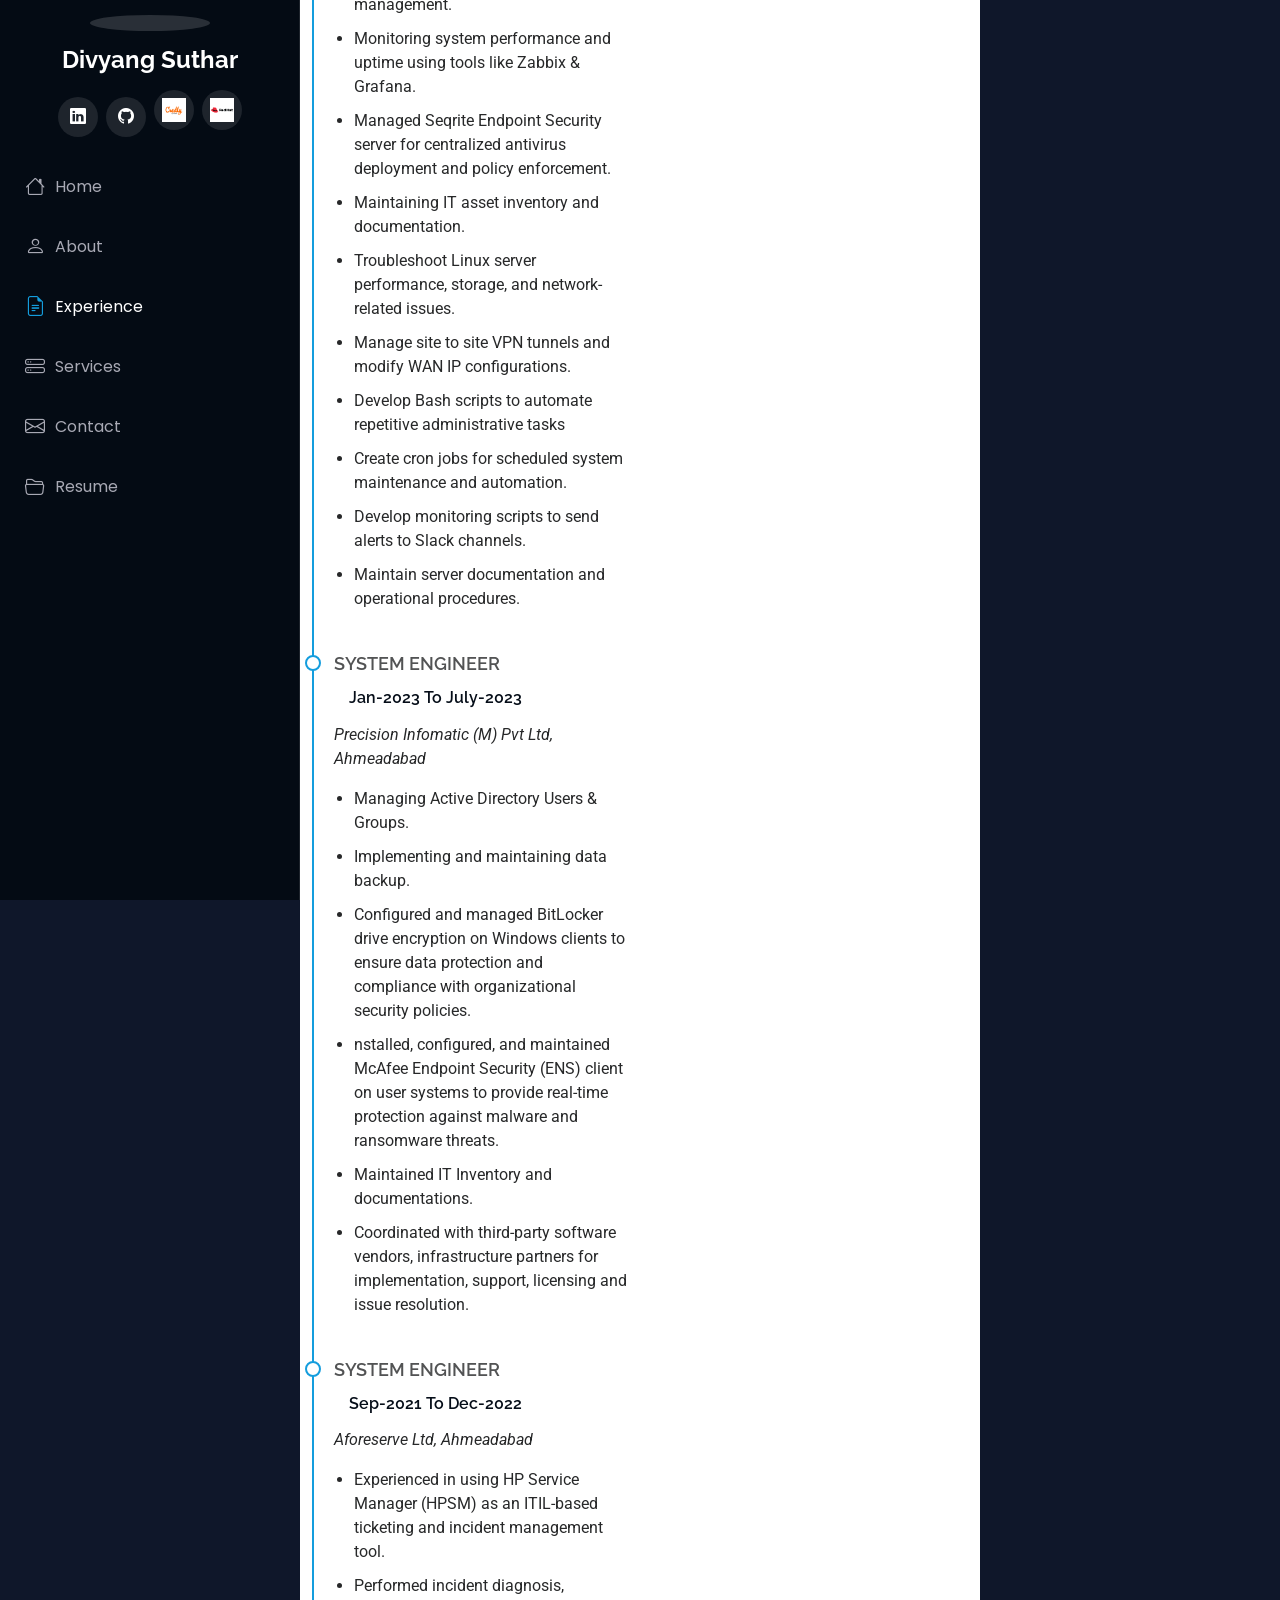
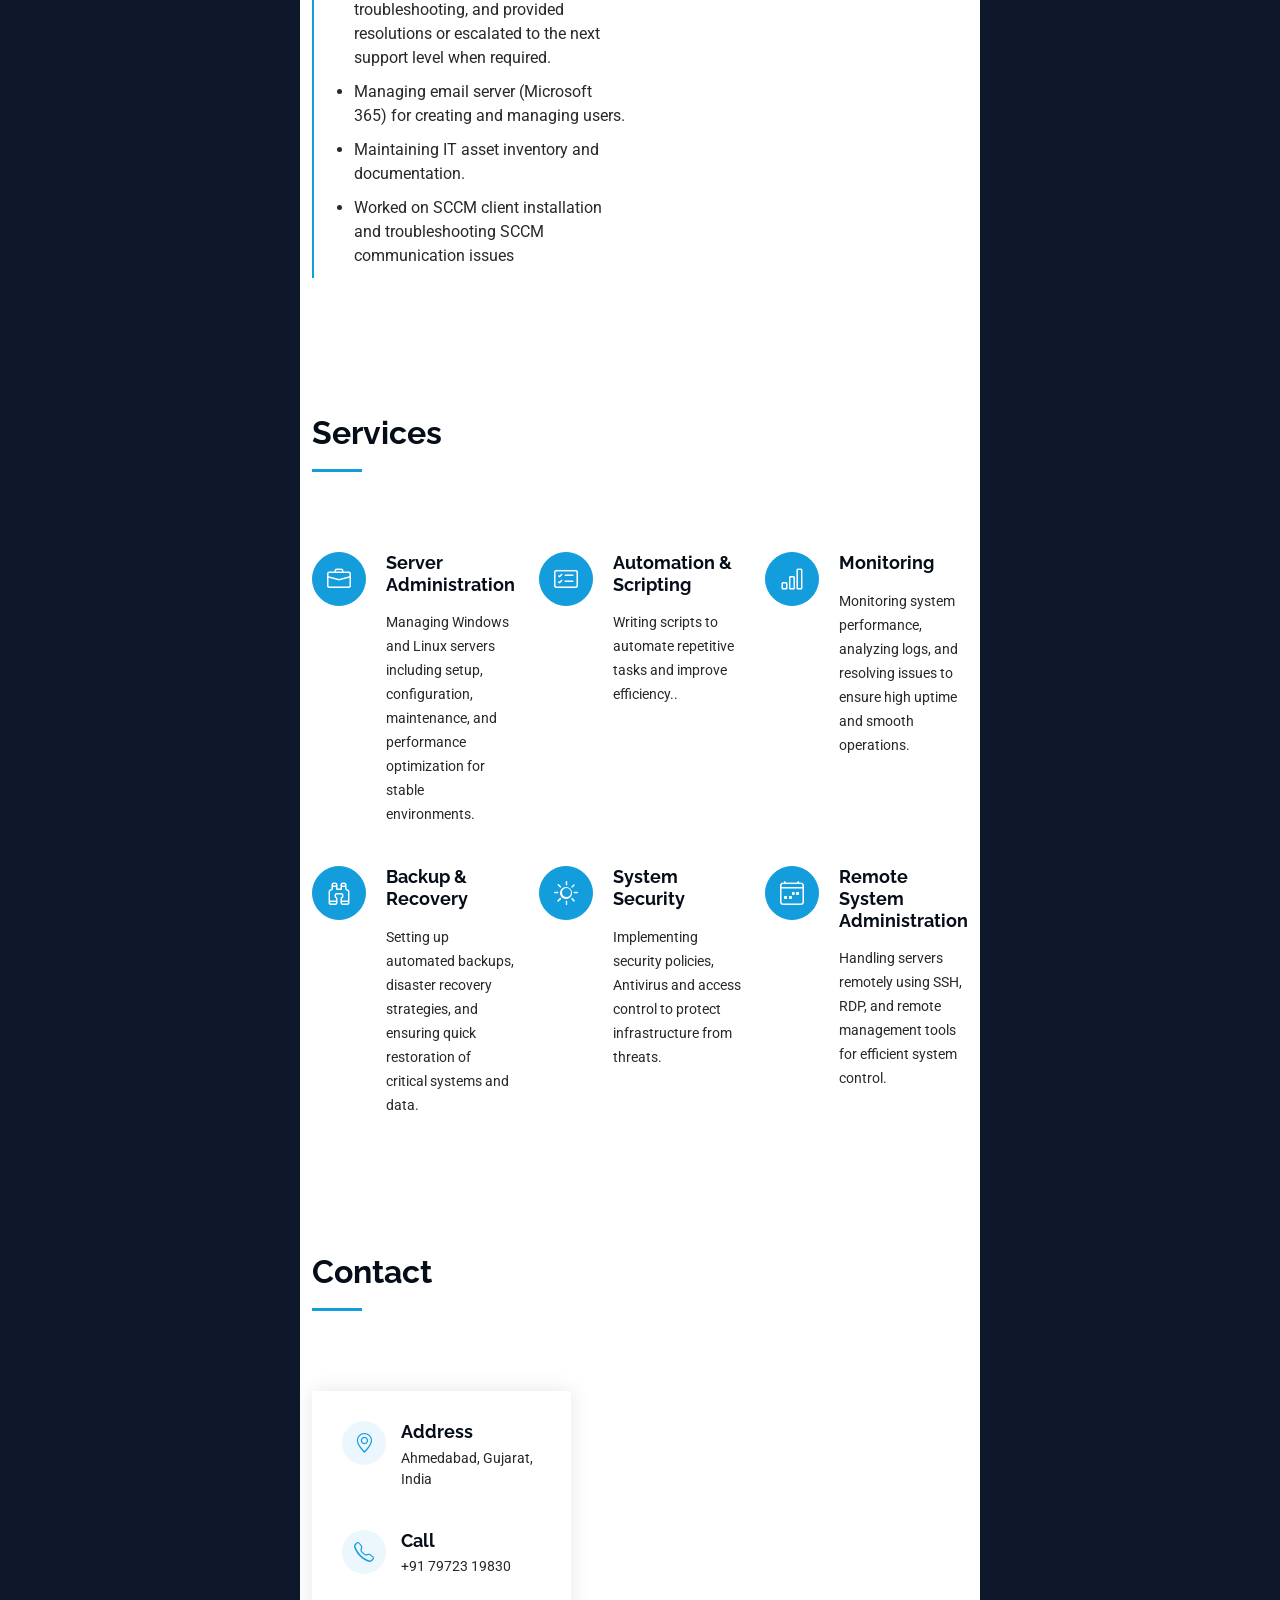
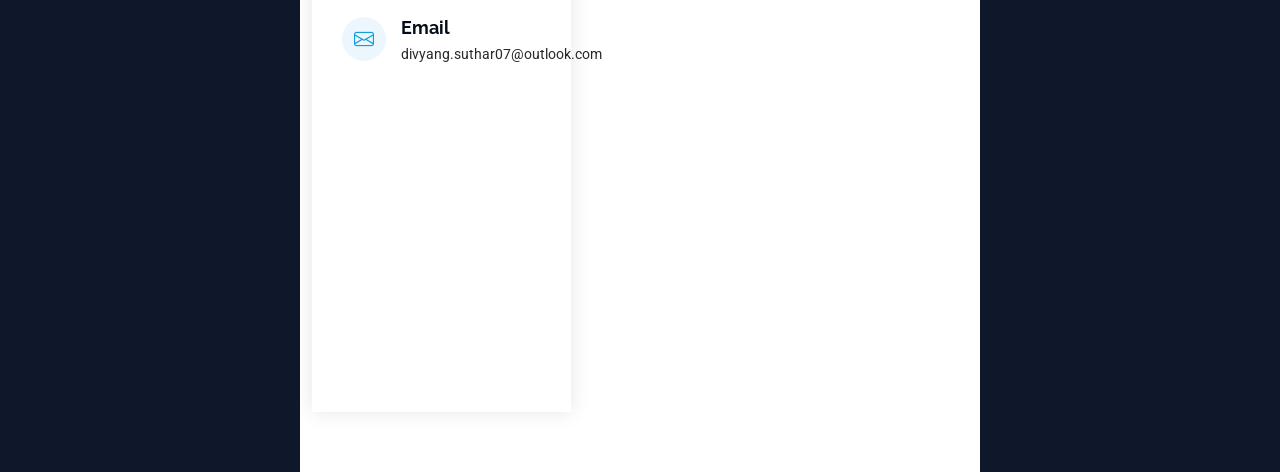
==== index.html @ 28eb8be2 "Update index.html" ====
<!DOCTYPE html>
<html lang="en">

<head>
  <meta charset="utf-8">
  <meta content="width=device-width, initial-scale=1.0" name="viewport">
  <title>Divyang's Portfolio</title>
  <meta content="" name="description">
  <meta content="" name="keywords">

  <!-- Favicons -->
  <link href="assets/img/favicon.png" rel="icon">
  <link href="assets/img/apple-touch-icon.png" rel="apple-touch-icon">

  <!-- Fonts -->
  <link href="https://fonts.googleapis.com" rel="preconnect">
  <link href="https://fonts.gstatic.com" rel="preconnect" crossorigin>
  <link href="https://fonts.googleapis.com/css2?family=Roboto:ital,wght@0,100;0,300;0,400;0,500;0,700;0,900;1,100;1,300;1,400;1,500;1,700;1,900&family=Poppins:ital,wght@0,100;0,200;0,300;0,400;0,500;0,600;0,700;0,800;0,900;1,100;1,200;1,300;1,400;1,500;1,600;1,700;1,800;1,900&family=Raleway:ital,wght@0,100;0,200;0,300;0,400;0,500;0,600;0,700;0,800;0,900;1,100;1,200;1,300;1,400;1,500;1,600;1,700;1,800;1,900&display=swap" rel="stylesheet">

  <!-- Vendor CSS Files -->
  <link href="assets/vendor/bootstrap/css/bootstrap.min.css" rel="stylesheet">
  <link href="assets/vendor/bootstrap-icons/bootstrap-icons.css" rel="stylesheet">
  <link href="assets/vendor/aos/aos.css" rel="stylesheet">
  <link href="assets/vendor/glightbox/css/glightbox.min.css" rel="stylesheet">
  <link href="assets/vendor/swiper/swiper-bundle.min.css" rel="stylesheet">

  <!-- Main CSS File -->
  <link href="assets/css/main.css" rel="stylesheet">

  <!-- =======================================================
  * Template Name: iPortfolio
  * Template URL: https://bootstrapmade.com/iportfolio-bootstrap-portfolio-websites-template/
  * Updated: Jun 29 2024 with Bootstrap v5.3.3
  * Author: BootstrapMade.com
  * License: https://bootstrapmade.com/license/
  ======================================================== -->
</head>

<!-- EmailJS Script -->
<script src="https://cdn.jsdelivr.net/npm/@emailjs/browser@4/dist/email.min.js"></script>

<script>

  emailjs.init("uhHJiHwCthHct6GVK");

  const form = document.getElementById("contact-form");
  const sendBtn = document.getElementById("send-btn");

  sendBtn.addEventListener("click", function(event) {

    event.preventDefault();

    const loading = document.querySelector(".loading");
    const errorMessage = document.querySelector(".error-message");
    const sentMessage = document.querySelector(".sent-message");

    loading.style.display = "block";
    errorMessage.style.display = "none";
    sentMessage.style.display = "none";

    emailjs.sendForm(
      "service_uuh0qfd",
      "template_0730rwh",
      form
    )
    .then(function() {

      loading.style.display = "none";
      sentMessage.style.display = "block";

      form.reset();

      setTimeout(() => {
        sentMessage.style.display = "none";
      }, 5000);

    })
    .catch(function(error) {

      loading.style.display = "none";

      errorMessage.innerHTML =
        "Failed to send message. Please try again.";

      errorMessage.style.display = "block";

      console.error(error);

    });

  });

</script>
	
<body class="index-page">

  <header id="header" class="header dark-background d-flex flex-column">
    <i class="header-toggle d-xl-none bi bi-list"></i>

    <div class="profile-img">
      <img src="assets/img/my-profile-img1.jpg" alt="" class="img-fluid rounded-circle">
    </div>

    <a href="index.html" class="logo d-flex align-items-center justify-content-center">
      <!-- Uncomment the line below if you also wish to use an image logo -->
      <!-- <img src="assets/img/logo.png" alt=""> -->
      <h1 class="sitename">Divyang Suthar</h1>
    </a>

    <div class="social-links text-center">
      <a href="https://www.linkedin.com/in/divyang-suthar-86a24912a/" class="linkedin"><i class="bi bi-linkedin"></i></a>
	  <a href="https://github.com/dsuthar07" class="github"><i class="bi bi-github"></i></a>
	  <a href="https://www.credly.com/users/divyangsuthar" class="credly">
	   <img src="assets\img\Icons\credly-logo.png" alt="Credly" width="24" height="24">
	  </a>   
	  <a href="https://rhtapps.redhat.com/verify?certId=220-155-790" class="redhat">
	  <img src="assets\img\Icons\redhat-logo.png" alt="redhat" width="24" height="24">
	  </a>      
    </div>

    <nav id="navmenu" class="navmenu">
      <ul>
        <li><a href="#hero" class="active"><i class="bi bi-house navicon"></i>Home</a></li>
        <li><a href="#about"><i class="bi bi-person navicon"></i> About</a></li>
        <li><a href="#experience"><i class="bi bi-file-earmark-text navicon"></i> Experience</a></li>
        
        <li><a href="#services"><i class="bi bi-hdd-stack navicon"></i> Services</a></li>
        <li><a href="#contact"><i class="bi bi-envelope navicon"></i> Contact</a></li>
		  <li><a href="cv/Divyang_Suthar_Resume.pdf" target="_blank"><i class="bi bi-folder2-open navicon"></i> Resume</a></li>
      </ul>
    </nav>

  </header>

  <main class="main">

    <!-- Hero Section -->
    <section id="hero" class="hero section dark-background">

      <img src="assets/img/NewImages/Home1.jpg" alt="" data-aos="fade-in" class="main-bg">

	  <div class="container" data-aos="fade-up" data-aos-delay="100">
	  
       <h2>DIVYANG SUTHAR</h2>
        <p><span class="typed" data-typed-items="System Administrator, Windows Administrator, Linux Administrator">System Administrator</span><span class="typed-cursor typed-cursor--blink" aria-hidden="true"></span><span class="typed-cursor typed-cursor--blink" aria-hidden="true"></span></p>
      </div>

    </section><!-- /Hero Section -->

    <!-- About Section -->
    <section id="about" class="about section">

      <!-- Section Title -->
      <div class="container section-title" data-aos="fade-left">
        <h2>About</h2>
        <p>
		As a System Administrator, I work across Windows and Linux platforms to maintain smooth, secure and high-performing infrastructures.
		My day-to-day includes configuring servers, managing permissions and troubleshooting complex technical challenges.
		I focus on automation and continuous improvement to make operations more efficient for everyone.
		
		</p>
      </div><!-- End Section Title -->

      <div class="container" data-aos="fade-up" data-aos-delay="100">

        <div class="row gy-4">
          <div class="col-lg-8 content">
            <h2>System Administrator</h2>
            <p class="fst-italic py-3">
              IT Infrastructure professional specializing in server administration, network troubleshooting, and system monitoring. Focused on delivering reliable technical support and maintaining secure IT environments.
            </p>
            <div class="row">
              <div class="col-lg-6">
                <ul>
                  <li><i class="bi bi-chevron-right"></i> <strong>Phone:</strong> <span>+917972319830</span></li>
                  <li><i class="bi bi-chevron-right"></i> <strong>City:</strong> <span>Ahmedabad, Gujarat, India</span></li>
                </ul>
              </div>
              <div class="col-lg-6">
                <ul>
                  <li><i class="bi bi-chevron-right"></i> <strong>Email:</strong> <span>divyang.suthar07@outlook.com</span></li>
                  <li><i class="bi bi-chevron-right"></i> <strong>Freelance:</strong> <span>Available</span></li>
                </ul>
              </div>
            </div>
            <p class="py-3">
            </p>
          </div>
        </div>

      </div>

    </section><!-- /About Section -->

    <!-- Stats Section -->
    <section id="stats" class="stats section">

      <div class="container" data-aos="fade-up" data-aos-delay="100">

        <div class="row gy-4">

          <div class="col-lg-3 col-md-6">
            <div class="stats-item">
              <i class="bi bi-emoji-smile"></i>
              <span data-purecounter-start="0" data-purecounter-end="5" data-purecounter-duration="1" class="purecounter"></span>
              <p><strong>Years of Experience</strong> <span></span></p>
            </div>
          </div><!-- End Stats Item -->

          <div class="col-lg-3 col-md-6">
            <div class="stats-item">
              <i class="bi bi-journal-richtext"></i>
              <span data-purecounter-start="0" data-purecounter-end="15" data-purecounter-duration="1" class="purecounter"></span>
              <p><strong>Servers Managed</strong> <span></span></p>
            </div>
          </div><!-- End Stats Item -->

          <div class="col-lg-3 col-md-6">
            <div class="stats-item">
              <i class="bi bi-robot"></i>
              <span data-purecounter-start="0" data-purecounter-end="20" data-purecounter-duration="1" class="purecounter"></span>
              <p><strong>Automation Scripts</strong> <span></span></p>
            </div>
          </div><!-- End Stats Item -->

          <div class="col-lg-3 col-md-6">
            <div class="stats-item">
              <i class="bi bi-terminal"></i>
              <span data-purecounter-start="0" data-purecounter-end="150" data-purecounter-duration="1" class="purecounter"></span>
              <p><strong>Endpoints Managed</strong> <span></span></p>
            </div>
          </div><!-- End Stats Item -->

        </div>

      </div>

    </section><!-- /Stats Section -->

    <!-- Skills Section -->
    <section id="skills" class="skills section light-background">

      <!-- Section Title -->
      <div class="container section-title" data-aos="fade-up">
        <h2>Skills</h2>
        <p></p>
      </div><!-- End Section Title -->

      <div class="container" data-aos="fade-up" data-aos-delay="100">

        <div class="row skills-content skills-animation">

          <div class="col-lg-6">

            <div class="progress">
              <span class="skill"><span>WINDOWS/LINUX OS</span> <i class="val">60%</i></span>
              <div class="progress-bar-wrap">
                <div class="progress-bar" role="progressbar" aria-valuenow="60" aria-valuemin="0" aria-valuemax="100"></div>
              </div>
            </div><!-- End Skills Item -->

            <div class="progress">
              <span class="skill"><span>MONITORING (Zabbix, Grafana)</span> <i class="val">40%</i></span>
              <div class="progress-bar-wrap">
                <div class="progress-bar" role="progressbar" aria-valuenow="40" aria-valuemin="0" aria-valuemax="100"></div>
              </div>
            </div><!-- End Skills Item -->

            <div class="progress">
              <span class="skill"><span>SCRIPTING (Batch,Bash,Shell,Python)</span> <i class="val">60%</i></span>
              <div class="progress-bar-wrap">
                <div class="progress-bar" role="progressbar" aria-valuenow="60" aria-valuemin="0" aria-valuemax="100"></div>
              </div>
            </div><!-- End Skills Item -->

          </div>

          <div class="col-lg-6">

            <div class="progress">
              <span class="skill"><span>LINUX ADMINISTRATION (RedHat, Rocky)</span> <i class="val">60%</i></span>
              <div class="progress-bar-wrap">
                <div class="progress-bar" role="progressbar" aria-valuenow="60" aria-valuemin="0" aria-valuemax="100"></div>
              </div>
            </div><!-- End Skills Item -->

            <div class="progress">
              <span class="skill"><span>CLOUD PLATFORM (AWS, GCP)</span> <i class="val">40%</i></span>
              <div class="progress-bar-wrap">
                <div class="progress-bar" role="progressbar" aria-valuenow="20" aria-valuemin="0" aria-valuemax="100"></div>
              </div>
            </div><!-- End Skills Item -->

            <div class="progress">
              <span class="skill"><span>Problem Solving</span> <i class="val">75%</i></span>
              <div class="progress-bar-wrap">
                <div class="progress-bar" role="progressbar" aria-valuenow="75" aria-valuemin="0" aria-valuemax="100"></div>
              </div>
            </div><!-- End Skills Item -->

          </div>

        </div>

      </div>

    </section><!-- /Skills Section -->

    <!-- experience Section -->
    <section id="experience" class="experience section">

      <!-- Section Title -->
      <div class="container section-title" data-aos="fade-up">
        <h2>Professional Experience</h2>
      </div><!-- End Section Title -->

      <div class="container">

        <div class="row">     

          <div class="col-lg-6" data-aos="fade-up" data-aos-delay="200">
            
            <div class="experience-item">
              <h4>System Administrator</h4>
              <h5>Aug-2023 - Present</h5>
              <p><em>Arya Fin Group, Ahmeadabad</em></p>
              <ul>
                <li>Manage and administer Windows Servers and Linux environments.</li>
                <li>configured and managed NAS storage solutions (Synology and Netgear ReadyNAS) for centralized file management.</li>
                <li>Monitoring system performance and uptime using tools like Zabbix & Grafana.</li>
                <li>Managed Seqrite Endpoint Security server for centralized antivirus deployment and policy enforcement.</li>
				<li>Maintaining IT asset inventory and documentation.</li>
				<li>Troubleshoot Linux server performance, storage, and network-related issues.</li>
				<li>Manage site to site VPN tunnels and modify WAN IP configurations.</li>
				<li>Develop Bash scripts to automate repetitive administrative tasks</li>
				<li>Create cron jobs for scheduled system maintenance and automation. </li>
				<li>Develop monitoring scripts to send alerts to Slack channels.</li>
				<li>Maintain server documentation and operational procedures.</li>
			  </ul>
            </div><!-- Edn experience Item -->

            <div class="experience-item">
              <h4>System Engineer</h4>
              <h5>Jan-2023 To July-2023</h5>
              <p><em>Precision Infomatic (M) Pvt Ltd, Ahmeadabad</em></p>
              <ul>
                <li>Managing Active Directory Users & Groups.</li>
                <li>Implementing and maintaining data backup.</li>
                <li>Configured and managed BitLocker drive encryption on Windows clients to ensure data protection and compliance with organizational security policies.</li>
				<li>nstalled, configured, and maintained McAfee Endpoint Security (ENS) client on user systems to provide real-time protection against malware and ransomware threats.</li>
				<li>Maintained IT Inventory and documentations.</li>
				<li>Coordinated with third-party software vendors, infrastructure partners for implementation, support, licensing and issue resolution.</li>
			  </ul>
            </div><!-- Edn experience Item -->

			<div class="experience-item">
              <h4>System Engineer</h4>
              <h5>Sep-2021 To Dec-2022</h5>
              <p><em>Aforeserve Ltd, Ahmeadabad</em></p>
              <ul>
                <li>Experienced in using HP Service Manager (HPSM) as an ITIL-based ticketing and incident management tool.</li>
                <li>Performed incident diagnosis, troubleshooting, and provided resolutions or escalated to the next support level when required. </li>
                <li>Managing email server (Microsoft 365) for creating and managing users.</li>
                <li>Maintaining IT asset inventory and documentation.</li>
				<li>Worked on SCCM client installation and troubleshooting SCCM communication issues</li>
              </ul>
            </div><!-- End experience Item -->

          </div>

        </div>

      </div>

    </section><!-- /experience Section -->

    <!-- Services Section -->
    <section id="services" class="services section">

      <!-- Section Title -->
      <div class="container section-title" data-aos="fade-up">
        <h2>Services</h2>
        <p></p>
      </div><!-- End Section Title -->

      <div class="container">

        <div class="row gy-4">

          <div class="col-lg-4 col-md-6 service-item d-flex" data-aos="fade-up" data-aos-delay="100">
            <div class="icon flex-shrink-0"><i class="bi bi-briefcase"></i></div>
            <div>
              <h4 class="title">Server Administration</h4>
              <p class="description">Managing Windows and Linux servers including setup, configuration, maintenance, and performance optimization for stable environments.</p>
            </div>
          </div>
          <!-- End Service Item -->

          <div class="col-lg-4 col-md-6 service-item d-flex" data-aos="fade-up" data-aos-delay="200">
            <div class="icon flex-shrink-0"><i class="bi bi-card-checklist"></i></div>
            <div>
              <h4 class="title">Automation & Scripting</h4>
              <p class="description">Writing scripts to automate repetitive tasks and improve efficiency..</p>
            </div>
          </div><!-- End Service Item -->

          <div class="col-lg-4 col-md-6 service-item d-flex" data-aos="fade-up" data-aos-delay="300">
            <div class="icon flex-shrink-0"><i class="bi bi-bar-chart"></i></div>
            <div>
              <h4 class="title">Monitoring</h4>
              <p class="description">Monitoring system performance, analyzing logs, and resolving issues to ensure high uptime and smooth operations.</p>
            </div>
          </div><!-- End Service Item -->

          <div class="col-lg-4 col-md-6 service-item d-flex" data-aos="fade-up" data-aos-delay="400">
            <div class="icon flex-shrink-0"><i class="bi bi-binoculars"></i></div>
            <div>
              <h4 class="title">Backup & Recovery</h4>
              <p class="description">Setting up automated backups, disaster recovery strategies, and ensuring quick restoration of critical systems and data.</p>
            </div>
          </div><!-- End Service Item -->

          <div class="col-lg-4 col-md-6 service-item d-flex" data-aos="fade-up" data-aos-delay="500">
            <div class="icon flex-shrink-0"><i class="bi bi-brightness-high"></i></div>
            <div>
              <h4 class="title">System Security</h4>
              <p class="description">Implementing security policies, Antivirus and access control to protect infrastructure from threats.</p>
            </div>
          </div><!-- End Service Item -->

          <div class="col-lg-4 col-md-6 service-item d-flex" data-aos="fade-up" data-aos-delay="600">
            <div class="icon flex-shrink-0"><i class="bi bi-calendar4-week"></i></div>
            <div>
              <h4 class="title">Remote System Administration</h4>
              <p class="description">Handling servers remotely using SSH, RDP, and remote management tools for efficient system control.</p>
            </div>
          </div><!-- End Service Item -->

        </div>

      </div>

    </section><!-- /Services Section -->

  

    <!-- Contact Section -->
    <section id="contact" class="contact section">

      <!-- Section Title -->
      <div class="container section-title" data-aos="fade-up">
        <h2>Contact</h2>
        <p></p>
      </div><!-- End Section Title -->

      <div class="container" data-aos="fade-up" data-aos-delay="100">

        <div class="row gy-4">

          <div class="col-lg-5">

            <div class="info-wrap">
              <div class="info-item d-flex" data-aos="fade-up" data-aos-delay="200">
                <i class="bi bi-geo-alt flex-shrink-0"></i>
                <div>
                  <h3>Address</h3>
                  <p>Ahmedabad, Gujarat, India</p>
                </div>
              </div><!-- End Info Item -->

              <div class="info-item d-flex" data-aos="fade-up" data-aos-delay="300">
                <i class="bi bi-telephone flex-shrink-0"></i>
                <div>
                  <h3>Call</h3>
                  <p>+91 79723 19830</p>
                </div>
              </div><!-- End Info Item -->

              <div class="info-item d-flex" data-aos="fade-up" data-aos-delay="400">
                <i class="bi bi-envelope flex-shrink-0"></i>
                <div>
                  <h3>Email</h3>
                  <p>divyang.suthar07@outlook.com</p>
                </div>
              </div><!-- End Info Item -->

              <iframe src="https://www.google.com/maps/embed?pb=!1m14!1m12!1m3!1d58747.40078844908!2d72.55479487397461!3d23.034324260054827!2m3!1f0!2f0!3f0!3m2!1i1024!2i768!4f13.1!5e0!3m2!1sen!2sin!4v1779710128182!5m2!1sen!2sin" frameborder="0" style="border:0; width: 100%; height: 270px;" allowfullscreen="" loading="lazy" referrerpolicy="no-referrer-when-downgrade"></iframe>
            </div>
          </div>

          <!-- Contact Form -->

<!-- End Contact Form -->
            </form>
          </div><!-- End Contact Form -->

        </div>

      </div>

    </section><!-- /Contact Section -->

  </main>

  <footer id="footer" class="footer position-relative light-background">

  </footer>

  <!-- Scroll Top -->
  <a href="#" id="scroll-top" class="scroll-top d-flex align-items-center justify-content-center"><i class="bi bi-arrow-up-short"></i></a>

  <!-- Preloader -->
  <div id="preloader"></div>

  <!-- Vendor JS Files -->
  <script src="assets/vendor/bootstrap/js/bootstrap.bundle.min.js"></script>
  <script src="assets/vendor/aos/aos.js"></script>
  <script src="assets/vendor/typed.js/typed.umd.js"></script>
  <script src="assets/vendor/purecounter/purecounter_vanilla.js"></script>
  <script src="assets/vendor/waypoints/noframework.waypoints.js"></script>
  <script src="assets/vendor/glightbox/js/glightbox.min.js"></script>
  <script src="assets/vendor/imagesloaded/imagesloaded.pkgd.min.js"></script>
  <script src="assets/vendor/isotope-layout/isotope.pkgd.min.js"></script>
  <script src="assets/vendor/swiper/swiper-bundle.min.js"></script>

  <!-- Main JS File -->
  <script src="assets/js/main.js"></script>

</body>

</html>
---- assets/css/main.css ----
/**
* Template Name: iPortfolio
* Template URL: https://bootstrapmade.com/iportfolio-bootstrap-portfolio-websites-template/
* Updated: Jun 29 2024 with Bootstrap v5.3.3
* Author: BootstrapMade.com
* License: https://bootstrapmade.com/license/
*/

/*--------------------------------------------------------------
# Font & Color Variables
# Help: https://bootstrapmade.com/color-system/
--------------------------------------------------------------*/
/* Fonts */
.hero {
  position: relative;
  overflow: hidden;
}

.main-bg {
  width: 100%;
  display: block;
}




@media (max-width: 768px) {
  .right-img {
    width: 150px;
    right: 10px;
  }
}

:root {
  --default-font: "Roboto",  system-ui, -apple-system, "Segoe UI", Roboto, "Helvetica Neue", Arial, "Noto Sans", "Liberation Sans", sans-serif, "Apple Color Emoji", "Segoe UI Emoji", "Segoe UI Symbol", "Noto Color Emoji";
  --heading-font: "Raleway",  sans-serif;
  --nav-font: "Poppins",  sans-serif;
}

/* Global Colors - The following color variables are used throughout the website. Updating them here will change the color scheme of the entire website */
:root { 
  --background-color: #ffffff; /* Background color for the entire website, including individual sections */
  --default-color: #272829; /* Default color used for the majority of the text content across the entire website */
  --heading-color: #050d18; /* Color for headings, subheadings and title throughout the website */
  --accent-color: #149ddd; /* Accent color that represents your brand on the website. It's used for buttons, links, and other elements that need to stand out */
  --surface-color: #ffffff; /* The surface color is used as a background of boxed elements within sections, such as cards, icon boxes, or other elements that require a visual separation from the global background. */
  --contrast-color: #ffffff; /* Contrast color for text, ensuring readability against backgrounds of accent, heading, or default colors. */
}

/* Nav Menu Colors - The following color variables are used specifically for the navigation menu. They are separate from the global colors to allow for more customization options */
:root {
  --nav-color: #a8a9b4;  /* The default color of the main navmenu links */
  --nav-hover-color: #ffffff; /* Applied to main navmenu links when they are hovered over or active */
  --nav-mobile-background-color: #040b14; /* Used as the background color for mobile navigation menu */
  --nav-dropdown-background-color: #040b14; /* Used as the background color for dropdown items that appear when hovering over primary navigation items */
  --nav-dropdown-color: #a8a9b4; /* Used for navigation links of the dropdown items in the navigation menu. */
  --nav-dropdown-hover-color: #ffffff; /* Similar to --nav-hover-color, this color is applied to dropdown navigation links when they are hovered over. */
}

/* Color Presets - These classes override global colors when applied to any section or element, providing reuse of the sam color scheme. */

.light-background {
  --background-color: #f4fafd;
  --surface-color: #ffffff;
}

.dark-background {
  --background-color: #040b14;
  --default-color: #ffffff;
  --heading-color: #ffffff;
  --surface-color: #151f2b;
  --contrast-color: #ffffff;
}

/* Smooth scroll */
:root {
  scroll-behavior: smooth;
}

/*--------------------------------------------------------------
# General Styling & Shared Classes
--------------------------------------------------------------*/
body {
  color: var(--default-color);
  background-color: var(--background-color);
  font-family: var(--default-font);
}

a {
  color: var(--accent-color);
  text-decoration: none;
  transition: 0.3s;
}

a:hover {
  color: color-mix(in srgb, var(--accent-color), transparent 25%);
  text-decoration: none;
}

h1,
h2,
h3,
h4,
h5,
h6 {
  color: var(--heading-color);
  font-family: var(--heading-font);
}

/* New for Name bounce */
body {
  display: flex;
  justify-content: center;
  align-items: center;
  height: 100vh;
  background: #0f172a;
  margin: 0;
}

.name {
  font-size: 5rem;
  font-weight: 800;
  color: white;
  cursor: default;
  user-select: none;
}

.name span {
  display: inline-block;
  transition: transform 0.2s;
}

.name span.bounce {
  animation: bounce 600ms ease;
}

@keyframes bounce {
  0% {
    transform: translateY(0);
  }

  30% {
    transform: translateY(-30px);
  }

  50% {
    transform: translateY(10px);
  }

  70% {
    transform: translateY(-8px);
  }

  100% {
    transform: translateY(0);
  }
}

/* New for name bounce */


/* PHP Email Form Messages
------------------------------*/
.php-email-form .error-message {
  display: none;
  background: #df1529;
  color: #ffffff;
  text-align: left;
  padding: 15px;
  margin-bottom: 24px;
  font-weight: 600;
}

.php-email-form .sent-message {
  display: none;
  color: #ffffff;
  background: #059652;
  text-align: center;
  padding: 15px;
  margin-bottom: 24px;
  font-weight: 600;
}

.php-email-form .loading {
  display: none;
  background: var(--surface-color);
  text-align: center;
  padding: 15px;
  margin-bottom: 24px;
}

.php-email-form .loading:before {
  content: "";
  display: inline-block;
  border-radius: 50%;
  width: 24px;
  height: 24px;
  margin: 0 10px -6px 0;
  border: 3px solid var(--accent-color);
  border-top-color: var(--surface-color);
  animation: php-email-form-loading 1s linear infinite;
}

@keyframes php-email-form-loading {
  0% {
    transform: rotate(0deg);
  }

  100% {
    transform: rotate(360deg);
  }
}

/*--------------------------------------------------------------
# Global Header
--------------------------------------------------------------*/
.header {
  color: var(--default-color);
  background-color: var(--background-color);
  position: fixed;
  top: 0;
  left: 0;
  bottom: 0;
  padding: 0 15px;
  width: 300px;
  transition: all ease-in-out 0.3s;
  overflow-y: auto;
  z-index: 997;
  border-right: 1px solid color-mix(in srgb, var(--default-color), transparent 90%);
}

.header .profile-img img {
  margin: 15px auto;
  display: block;
  width: 120px;
  border: 8px solid color-mix(in srgb, var(--default-color), transparent 85%);
}

.header .logo {
  line-height: 1;
  margin-bottom: 15px;
}

.header .logo img {
  max-height: 32px;
  margin-right: 8px;
}

.header .logo h1 {
  font-size: 24px;
  margin: 0;
  font-weight: 700;
  color: var(--heading-color);
}

.header .social-links {
  margin: 0 0 20px 0;
}

.header .social-links a {
  font-size: 16px;
  display: inline-flex;
  align-items: center;
  justify-content: center;
  background: color-mix(in srgb, var(--default-color), transparent 90%);
  color: var(--default-color);
  margin: 0 2px;
  border-radius: 50%;
  text-align: center;
  width: 40px;
  height: 40px;
  transition: 0.3s;
}

.header .social-links a:hover {
  color: var(--contrast-color);
  background: var(--accent-color);
}

@media (min-width: 1200px) {

  .header~main,
  .header~#footer {
    margin-left: 300px;
  }
}

@media (max-width: 1199px) {
  .header {
    left: -100%;
  }
}

.header.header-show {
  left: 0;
}

.header .header-toggle {
  color: var(--contrast-color);
  background-color: var(--accent-color);
  font-size: 22px;
  display: flex;
  align-items: center;
  justify-content: center;
  width: 40px;
  height: 40px;
  border-radius: 50%;
  cursor: pointer;
  position: fixed;
  top: 15px;
  right: 15px;
  z-index: 9999;
  transition: background-color 0.3s;
}

.header .header-toggle:hover {
  color: var(--contrast-color);
  background-color: color-mix(in srgb, var(--accent-color) 90%, white 15%);
}

/*--------------------------------------------------------------
# Navigation Menu
--------------------------------------------------------------*/
.mobile-nav-toggle {
  display: none;
}

.navmenu {
  padding: 0;
  z-index: 9997;
}

.navmenu ul {
  list-style: none;
  padding: 0 0 20px 0;
  margin: 0;
}

.navmenu a,
.navmenu a:focus {
  color: var(--nav-color);
  padding: 15px 10px;
  font-family: var(--nav-font);
  font-size: 16px;
  font-weight: 400;
  display: flex;
  align-items: center;
  white-space: nowrap;
  transition: 0.3s;
  width: 100%;
}

.navmenu a .navicon,
.navmenu a:focus .navicon {
  font-size: 20px;
  margin-right: 10px;
}

.navmenu a .toggle-dropdown,
.navmenu a:focus .toggle-dropdown {
  font-size: 12px;
  line-height: 0;
  margin-left: auto;
  width: 30px;
  height: 30px;
  display: flex;
  align-items: center;
  justify-content: center;
  border-radius: 50%;
  transition: 0.3s;
  flex-shrink: 0;
  background-color: color-mix(in srgb, var(--accent-color), transparent 90%);
}

.navmenu a .toggle-dropdown:hover,
.navmenu a:focus .toggle-dropdown:hover {
  background-color: var(--accent-color);
  color: var(--contrast-color);
}

.navmenu a:hover,
.navmenu .active,
.navmenu .active:focus {
  color: var(--nav-hover-color);
}

.navmenu a:hover .navicon,
.navmenu .active .navicon,
.navmenu .active:focus .navicon {
  color: var(--accent-color);
}

.navmenu .active .toggle-dropdown,
.navmenu .active:focus .toggle-dropdown {
  background-color: var(--accent-color);
  color: var(--contrast-color);
  transform: rotate(180deg);
}

.navmenu .dropdown {
  display: block;
}

.navmenu .dropdown a,
.navmenu .dropdown a:focus {
  color: --nav-dropdown-color;
}

.navmenu .dropdown a:hover,
.navmenu .dropdown .active,
.navmenu .dropdown .active:focus {
  color: var(--nav-dropdown-hover-color);
}

.navmenu .dropdown ul {
  position: static;
  display: none;
  z-index: 99;
  padding: 5px 10px;
  margin: 5px 10px;
  background-color: var(--nav-dropdown-background-color);
  border: 1px solid color-mix(in srgb, var(--default-color), transparent 90%);
  box-shadow: none;
  transition: all 0.5s ease-in-out;
}

.navmenu .dropdown ul ul {
  background-color: rgba(33, 37, 41, 0.1);
}

.navmenu .dropdown>.dropdown-active {
  display: block;
  background-color: rgba(33, 37, 41, 0.03);
}

/*--------------------------------------------------------------
# Global Footer
--------------------------------------------------------------*/
.footer {
  color: var(--default-color);
  background-color: var(--background-color);
  font-size: 14px;
  padding: 40px 0;
  position: relative;
  border-top: 1px solid color-mix(in srgb, var(--default-color), transparent 90%);
}

.footer .copyright p {
  margin-bottom: 0;
}

.footer .credits {
  margin-top: 4px;
  font-size: 13px;
  text-align: center;
}

/*--------------------------------------------------------------
# Preloader
--------------------------------------------------------------*/
#preloader {
  position: fixed;
  inset: 0;
  z-index: 999999;
  overflow: hidden;
  background: var(--background-color);
  transition: all 0.6s ease-out;
}

#preloader:before {
  content: "";
  position: fixed;
  top: calc(50% - 30px);
  left: calc(50% - 30px);
  border: 6px solid #ffffff;
  border-color: var(--accent-color) transparent var(--accent-color) transparent;
  border-radius: 50%;
  width: 60px;
  height: 60px;
  animation: animate-preloader 1.5s linear infinite;
}

@keyframes animate-preloader {
  0% {
    transform: rotate(0deg);
  }

  100% {
    transform: rotate(360deg);
  }
}

/*--------------------------------------------------------------
# Scroll Top Button
--------------------------------------------------------------*/
.scroll-top {
  position: fixed;
  visibility: hidden;
  opacity: 0;
  right: 15px;
  bottom: -15px;
  z-index: 99999;
  background-color: var(--accent-color);
  width: 44px;
  height: 44px;
  border-radius: 50px;
  transition: all 0.4s;
}

.scroll-top i {
  font-size: 24px;
  color: var(--contrast-color);
  line-height: 0;
}

.scroll-top:hover {
  background-color: color-mix(in srgb, var(--accent-color), transparent 20%);
  color: var(--contrast-color);
}

.scroll-top.active {
  visibility: visible;
  opacity: 1;
  bottom: 15px;
}

/*--------------------------------------------------------------
# Disable aos animation delay on mobile devices
--------------------------------------------------------------*/
@media screen and (max-width: 768px) {
  [data-aos-delay] {
    transition-delay: 0 !important;
  }
}

/*--------------------------------------------------------------
# Global Page Titles & Breadcrumbs
--------------------------------------------------------------*/
.page-title {
  color: var(--default-color);
  background-color: var(--background-color);
  padding: 25px 0;
  position: relative;
}

.page-title h1 {
  font-size: 24px;
  font-weight: 700;
}

.page-title .breadcrumbs ol {
  display: flex;
  flex-wrap: wrap;
  list-style: none;
  padding: 0;
  margin: 0;
  font-size: 14px;
  font-weight: 400;
}

.page-title .breadcrumbs ol li+li {
  padding-left: 10px;
}

.page-title .breadcrumbs ol li+li::before {
  content: "/";
  display: inline-block;
  padding-right: 10px;
  color: color-mix(in srgb, var(--default-color), transparent 70%);
}

/*--------------------------------------------------------------
# Global Sections
--------------------------------------------------------------*/
section,
.section {
  color: var(--default-color);
  background-color: var(--background-color);
  padding: 60px 0;
  overflow: clip;
}

/*--------------------------------------------------------------
# Global Section Titles
--------------------------------------------------------------*/
.section-title {
  padding-bottom: 60px;
  position: relative;
}

.section-title h2 {
  font-size: 32px;
  font-weight: 700;
  margin-bottom: 20px;
  padding-bottom: 20px;
  position: relative;
}

.section-title h2:after {
  content: "";
  position: absolute;
  display: block;
  width: 50px;
  height: 3px;
  background: var(--accent-color);
  left: 0;
  bottom: 0;
}

.section-title p {
  margin-bottom: 0;
}

/*--------------------------------------------------------------
# Hero Section
--------------------------------------------------------------*/
.hero {
  width: 100%;
  min-height: 100vh;
  position: relative;
  padding: 80px 0;
  display: flex;
  align-items: center;
  justify-content: center;
}

.hero img {
  position: absolute;
  inset: 0;
  display: block;
  width: 100%;
  height: 100%;
  object-fit: cover;
  z-index: 1;
}

.hero:before {
  content: "";
  background: color-mix(in srgb, var(--background-color), transparent 70%);
  position: absolute;
  inset: 0;
  z-index: 2;
}

.hero .container {
  position: absolute;
  margin-top: 300px;
  top: 90px;
  left: 35%;
  transform: translateX(-50%);  
  
  #position: absolute;
  #align-items: flex-start;
  z-index: 5;
}

.hero h2 {
  margin: 0;
  font-size: 64px;
  font-weight: 700;
}

.hero p {
  margin: 5px 0 0 0;
  font-size: 26px;
}

/* Cards */
.cards {
    display: grid;
    grid-template-columns: repeat(auto-fit, minmax(250px, 1fr));
    gap: 20px;
    margin-top: 60px;
}

.card {
    background: #161b22;
    padding: 20px;
    border-radius: 10px;
    transition: 0.3s;
    border: 1px solid transparent;
}

.card:hover {
    border: 1px solid #58a6ff;
    transform: translateY(-5px);
}

/* Terminal Box */
.terminal {
    background: #161b22;
    border-radius: 5px;
    padding: 20px;
    font-family: 'JetBrains Mono', monospace;
    box-shadow: 0 0 20px rgba(0,0,0,0.5);
}

.terminal span {
    color: #58a6ff;
}

.hero p span {
  letter-spacing: 1px;
  border-bottom: 2px solid var(--accent-color);
}

.hero .social-links {
  margin-top: 25px;
}

.hero .social-links a {
  font-size: 24px;
  display: inline-block;
  color: color-mix(in srgb, var(--default-color), transparent 50%);
  line-height: 1;
  margin-right: 20px;
  transition: 0.3s;
}

.hero .social-links a:hover {
  color: var(--accent-color);
}

@media (max-width: 768px) {
  .hero h2 {
    font-size: 32px;
  }

  .hero p {
    font-size: 20px;
  }
}

/*--------------------------------------------------------------
# About Section
--------------------------------------------------------------*/
.about .content h2 {
  font-weight: 700;
  font-size: 24px;
}

.about .content ul {
  list-style: none;
  padding: 0;
}

.about .content ul li {
  margin-bottom: 20px;
  display: flex;
  align-items: center;
}

.about .content ul strong {
  margin-right: 10px;
}

.about .content ul i {
  font-size: 16px;
  margin-right: 5px;
  color: var(--accent-color);
  line-height: 0;
}

/*--------------------------------------------------------------
# Stats Section
--------------------------------------------------------------*/
.stats .stats-item {
  padding: 30px;
  width: 100%;
}

.stats .stats-item i {
  color: var(--accent-color);
  display: block;
  font-size: 44px;
  float: left;
  line-height: 0;
}

.stats .stats-item .purecounter {
  color: var(--heading-color);
  font-size: 48px;
  line-height: 40px;
  display: block;
  font-weight: 700;
  margin-left: 60px;
}

.stats .stats-item p {
  color: color-mix(in srgb, var(--default-color), transparent 40%);
  padding: 15px 0 0 0;
  margin: 0 0 0 60px;
  font-family: var(--heading-font);
  font-size: 14px;
}

/*--------------------------------------------------------------
# Skills Section
--------------------------------------------------------------*/
.skills .progress {
  height: 60px;
  display: block;
  background: none;
  border-radius: 0;
}

.skills .progress .skill {
  color: var(--heading-color);
  padding: 0;
  margin: 0 0 6px 0;
  text-transform: uppercase;
  display: block;
  font-weight: 600;
  font-family: var(--heading-font);
}

.skills .progress .skill .val {
  float: right;
  font-style: normal;
}

.skills .progress-bar-wrap {
  background: color-mix(in srgb, var(--default-color), transparent 90%);
  height: 10px;
}

.skills .progress-bar {
  width: 1px;
  height: 10px;
  transition: 0.9s;
  background-color: var(--accent-color);
}

/*--------------------------------------------------------------
# experience Section
--------------------------------------------------------------*/
.experience .experience-title {
  color: var(--heading-color);
  font-size: 26px;
  font-weight: 700;
  margin-top: 20px;
  margin-bottom: 20px;
}

.experience .experience-item {
  padding: 0 0 20px 20px;
  margin-top: -2px;
  border-left: 2px solid var(--accent-color);
  position: relative;
}

.experience .experience-item h4 {
  line-height: 18px;
  font-size: 18px;
  font-weight: 600;
  text-transform: uppercase;
  color: color-mix(in srgb, var(--default-color), transparent 20%);
  margin-bottom: 10px;
}

.experience .experience-item h5 {
  font-size: 16px;
  padding: 5px 15px;
  display: inline-block;
  font-weight: 600;
  margin-bottom: 10px;
}

.experience .experience-item ul {
  padding-left: 20px;
}

.experience .experience-item ul li {
  padding-bottom: 10px;
}

.experience .experience-item:last-child {
  padding-bottom: 0;
}

.experience .experience-item::before {
  content: "";
  position: absolute;
  width: 16px;
  height: 16px;
  border-radius: 50px;
  left: -9px;
  top: 0;
  background: var(--background-color);
  border: 2px solid var(--accent-color);
}

/*--------------------------------------------------------------
# Portfolio Section
--------------------------------------------------------------*/
.portfolio .portfolio-filters {
  padding: 0;
  margin: 0 auto 20px auto;
  list-style: none;
  text-align: center;
}

.portfolio .portfolio-filters li {
  cursor: pointer;
  display: inline-block;
  padding: 0;
  font-size: 14px;
  font-weight: 400;
  margin: 0 10px;
  line-height: 1;
  text-transform: uppercase;
  margin-bottom: 10px;
  transition: all 0.3s ease-in-out;
}

.portfolio .portfolio-filters li:hover,
.portfolio .portfolio-filters li.filter-active {
  color: var(--accent-color);
}

.portfolio .portfolio-filters li:first-child {
  margin-left: 0;
}

.portfolio .portfolio-filters li:last-child {
  margin-right: 0;
}

@media (max-width: 575px) {
  .portfolio .portfolio-filters li {
    font-size: 14px;
    margin: 0 5px;
  }
}

.portfolio .portfolio-content {
  position: relative;
  overflow: hidden;
}

.portfolio .portfolio-content img {
  transition: 0.3s;
}

.portfolio .portfolio-content .portfolio-info {
  opacity: 0;
  position: absolute;
  inset: 0;
  z-index: 3;
  transition: all ease-in-out 0.3s;
  background: rgba(0, 0, 0, 0.6);
  padding: 15px;
}

.portfolio .portfolio-content .portfolio-info h4 {
  font-size: 14px;
  padding: 5px 10px;
  font-weight: 400;
  color: #ffffff;
  display: inline-block;
  background-color: var(--accent-color);
}

.portfolio .portfolio-content .portfolio-info p {
  position: absolute;
  bottom: 10px;
  text-align: center;
  display: inline-block;
  left: 0;
  right: 0;
  font-size: 16px;
  font-weight: 600;
  color: rgba(255, 255, 255, 0.8);
}

.portfolio .portfolio-content .portfolio-info .preview-link,
.portfolio .portfolio-content .portfolio-info .details-link {
  position: absolute;
  left: calc(50% - 40px);
  font-size: 26px;
  top: calc(50% - 14px);
  color: #fff;
  transition: 0.3s;
  line-height: 1.2;
}

.portfolio .portfolio-content .portfolio-info .preview-link:hover,
.portfolio .portfolio-content .portfolio-info .details-link:hover {
  color: var(--accent-color);
}

.portfolio .portfolio-content .portfolio-info .details-link {
  left: 50%;
  font-size: 34px;
  line-height: 0;
}

.portfolio .portfolio-content:hover .portfolio-info {
  opacity: 1;
}

.portfolio .portfolio-content:hover img {
  transform: scale(1.1);
}

/*--------------------------------------------------------------
# Services Section
--------------------------------------------------------------*/
.services .service-item {
  position: relative;
}

.services .service-item .icon {
  background: var(--accent-color);
  display: flex;
  align-items: center;
  justify-content: center;
  width: 54px;
  height: 54px;
  border-radius: 50%;
  transition: 0.5s;
  border: 1px solid var(--accent-color);
  margin-right: 20px;
}

.services .service-item .icon i {
  color: var(--contrast-color);
  font-size: 24px;
  line-height: 0;
}

.services .service-item:hover .icon {
  background: var(--surface-color);
}

.services .service-item:hover .icon i {
  color: var(--accent-color);
}

.services .service-item .title {
  font-weight: 700;
  margin-bottom: 15px;
  font-size: 18px;
}

.services .service-item .title a {
  color: var(--heading-color);
}

.services .service-item .title a:hover {
  color: var(--accent-color);
}

.services .service-item .description {
  line-height: 24px;
  font-size: 14px;
}

/*--------------------------------------------------------------
# Testimonials Section
--------------------------------------------------------------*/
.testimonials .testimonials-carousel,
.testimonials .testimonials-slider {
  overflow: hidden;
}

.testimonials .testimonial-item {
  box-sizing: content-box;
  text-align: center;
  min-height: 320px;
}

.testimonials .testimonial-item .testimonial-img {
  width: 90px;
  border-radius: 50%;
  margin: 0 auto;
}

.testimonials .testimonial-item h3 {
  font-size: 18px;
  font-weight: bold;
  margin: 10px 0 5px 0;
}

.testimonials .testimonial-item h4 {
  font-size: 14px;
  color: color-mix(in srgb, var(--default-color), transparent 20%);
  margin: 0;
}

.testimonials .testimonial-item .quote-icon-left,
.testimonials .testimonial-item .quote-icon-right {
  color: color-mix(in srgb, var(--accent-color), transparent 40%);
  font-size: 26px;
  line-height: 0;
}

.testimonials .testimonial-item .quote-icon-left {
  display: inline-block;
  left: -5px;
  position: relative;
}

.testimonials .testimonial-item .quote-icon-right {
  display: inline-block;
  right: -5px;
  position: relative;
  top: 10px;
  transform: scale(-1, -1);
}

.testimonials .testimonial-item p {
  font-style: italic;
  margin: 0 15px 15px 15px;
  padding: 20px;
  background-color: var(--surface-color);
  position: relative;
  margin-bottom: 35px;
  border-radius: 6px;
  box-shadow: 0px 2px 15px rgba(0, 0, 0, 0.1);
}

.testimonials .testimonial-item p::after {
  content: "";
  width: 0;
  height: 0;
  border-top: 20px solid var(--surface-color);
  border-right: 20px solid transparent;
  border-left: 20px solid transparent;
  position: absolute;
  bottom: -20px;
  left: calc(50% - 20px);
}

.testimonials .swiper-wrapper {
  height: auto;
}

.testimonials .swiper-pagination {
  margin-top: 40px;
  position: relative;
}

.testimonials .swiper-pagination .swiper-pagination-bullet {
  width: 12px;
  height: 12px;
  background-color: var(--background-color);
  opacity: 1;
  border: 1px solid var(--accent-color);
}

.testimonials .swiper-pagination .swiper-pagination-bullet-active {
  background-color: var(--accent-color);
}

/*--------------------------------------------------------------
# Contact Section
--------------------------------------------------------------*/
.contact .info-wrap {
  background-color: var(--surface-color);
  box-shadow: 0px 0px 20px rgba(0, 0, 0, 0.1);
  padding: 30px;
}

@media (max-width: 575px) {
  .contact .info-wrap {
    padding: 20px;
  }
}

.contact .info-item {
  margin-bottom: 40px;
}

.contact .info-item i {
  font-size: 20px;
  color: var(--accent-color);
  background: color-mix(in srgb, var(--accent-color), transparent 92%);
  width: 44px;
  height: 44px;
  display: flex;
  justify-content: center;
  align-items: center;
  border-radius: 50px;
  transition: all 0.3s ease-in-out;
  margin-right: 15px;
}

.contact .info-item h3 {
  padding: 0;
  font-size: 18px;
  font-weight: 700;
  margin-bottom: 5px;
}

.contact .info-item p {
  padding: 0;
  margin-bottom: 0;
  font-size: 14px;
}

.contact .info-item:hover i {
  background: var(--accent-color);
  color: var(--contrast-color);
}

.contact .php-email-form {
  background-color: var(--surface-color);
  height: 100%;
  padding: 30px;
  box-shadow: 0px 0px 20px rgba(0, 0, 0, 0.1);
}

@media (max-width: 575px) {
  .contact .php-email-form {
    padding: 20px;
  }
}

.contact .php-email-form input[type=text],
.contact .php-email-form input[type=email],
.contact .php-email-form textarea {
  font-size: 14px;
  padding: 10px 15px;
  box-shadow: none;
  border-radius: 0;
  color: var(--default-color);
  background-color: var(--surface-color);
  border-color: color-mix(in srgb, var(--default-color), transparent 80%);
}

.contact .php-email-form input[type=text]:focus,
.contact .php-email-form input[type=email]:focus,
.contact .php-email-form textarea:focus {
  border-color: var(--accent-color);
}

.contact .php-email-form input[type=text]::placeholder,
.contact .php-email-form input[type=email]::placeholder,
.contact .php-email-form textarea::placeholder {
  color: color-mix(in srgb, var(--default-color), transparent 70%);
}

.contact .php-email-form button[type=submit] {
  color: var(--contrast-color);
  background: var(--accent-color);
  border: 0;
  padding: 10px 30px;
  transition: 0.4s;
  border-radius: 50px;
}

.contact .php-email-form button[type=submit]:hover {
  background: color-mix(in srgb, var(--accent-color), transparent 25%);
}

/*--------------------------------------------------------------
# Portfolio Details Section
--------------------------------------------------------------*/
.portfolio-details .portfolio-details-slider img {
  width: 100%;
}

.portfolio-details .portfolio-details-slider .swiper-pagination {
  margin-top: 20px;
  position: relative;
}

.portfolio-details .portfolio-details-slider .swiper-pagination .swiper-pagination-bullet {
  width: 12px;
  height: 12px;
  background-color: color-mix(in srgb, var(--default-color), transparent 85%);
  opacity: 1;
}

.portfolio-details .portfolio-details-slider .swiper-pagination .swiper-pagination-bullet-active {
  background-color: var(--accent-color);
}

.portfolio-details .portfolio-info {
  padding: 30px;
  box-shadow: 0px 0 30px rgba(0, 0, 0, 0.1);
}

.portfolio-details .portfolio-info h3 {
  font-size: 22px;
  font-weight: 700;
  margin-bottom: 20px;
  padding-bottom: 20px;
  border-bottom: 1px solid color-mix(in srgb, var(--default-color), transparent 85%);
}

.portfolio-details .portfolio-info ul {
  list-style: none;
  padding: 0;
  font-size: 15px;
}

.portfolio-details .portfolio-info ul li+li {
  margin-top: 10px;
}

.portfolio-details .portfolio-description {
  padding-top: 30px;
}

.portfolio-details .portfolio-description h2 {
  font-size: 26px;
  font-weight: 700;
  margin-bottom: 20px;
}

.portfolio-details .portfolio-description p {
  padding: 0;
  color: color-mix(in srgb, var(--default-color), transparent 30%);
}

/*--------------------------------------------------------------
# Service Details Section
--------------------------------------------------------------*/
.service-details .services-list {
  padding: 10px 30px;
  border: 1px solid color-mix(in srgb, var(--default-color), transparent 90%);
  margin-bottom: 20px;
}

.service-details .services-list a {
  display: block;
  line-height: 1;
  padding: 8px 0 8px 15px;
  border-left: 3px solid color-mix(in srgb, var(--default-color), transparent 70%);
  margin: 20px 0;
  color: color-mix(in srgb, var(--default-color), transparent 20%);
  transition: 0.3s;
}

.service-details .services-list a.active {
  color: var(--heading-color);
  color: #ffffff;
  font-weight: 700;
  border-color: var(--accent-color);
}

.service-details .services-list a:hover {
  border-color: var(--accent-color);
}

.service-details .services-img {
  margin-bottom: 20px;
}

.service-details h3 {
  font-size: 26px;
  font-weight: 700;
}

.service-details h4 {
  font-size: 20px;
  font-weight: 700;
}

.service-details p {
  font-size: 15px;
}

.service-details ul {
  list-style: none;
  padding: 0;
  font-size: 15px;
}

.service-details ul li {
  padding: 5px 0;
  display: flex;
  align-items: center;
}

.service-details ul i {
  font-size: 20px;
  margin-right: 8px;
  color: var(--accent-color);
}

.service-details {
  position: relative;
  overflow: hidden;
}

.service-details .main-bg {
  position: absolute;
  inset: 0;              /* top:0 right:0 bottom:0 left:0 */
  width: 100%;
  height: 100%;
  object-fit: cover;
  z-index: 0;
}

.service-details .container {
  position: relative;
  z-index: 2;
}

.service-details::before {
  content: "";
  position: absolute;
  inset: 0;
  background: rgba(0,0,0,0.55);
  z-index: 1;
}


/*--------------------------------------------------------------
# Starter Section Section
--------------------------------------------------------------*/
.starter-section {
  /* Add your styles here */
}
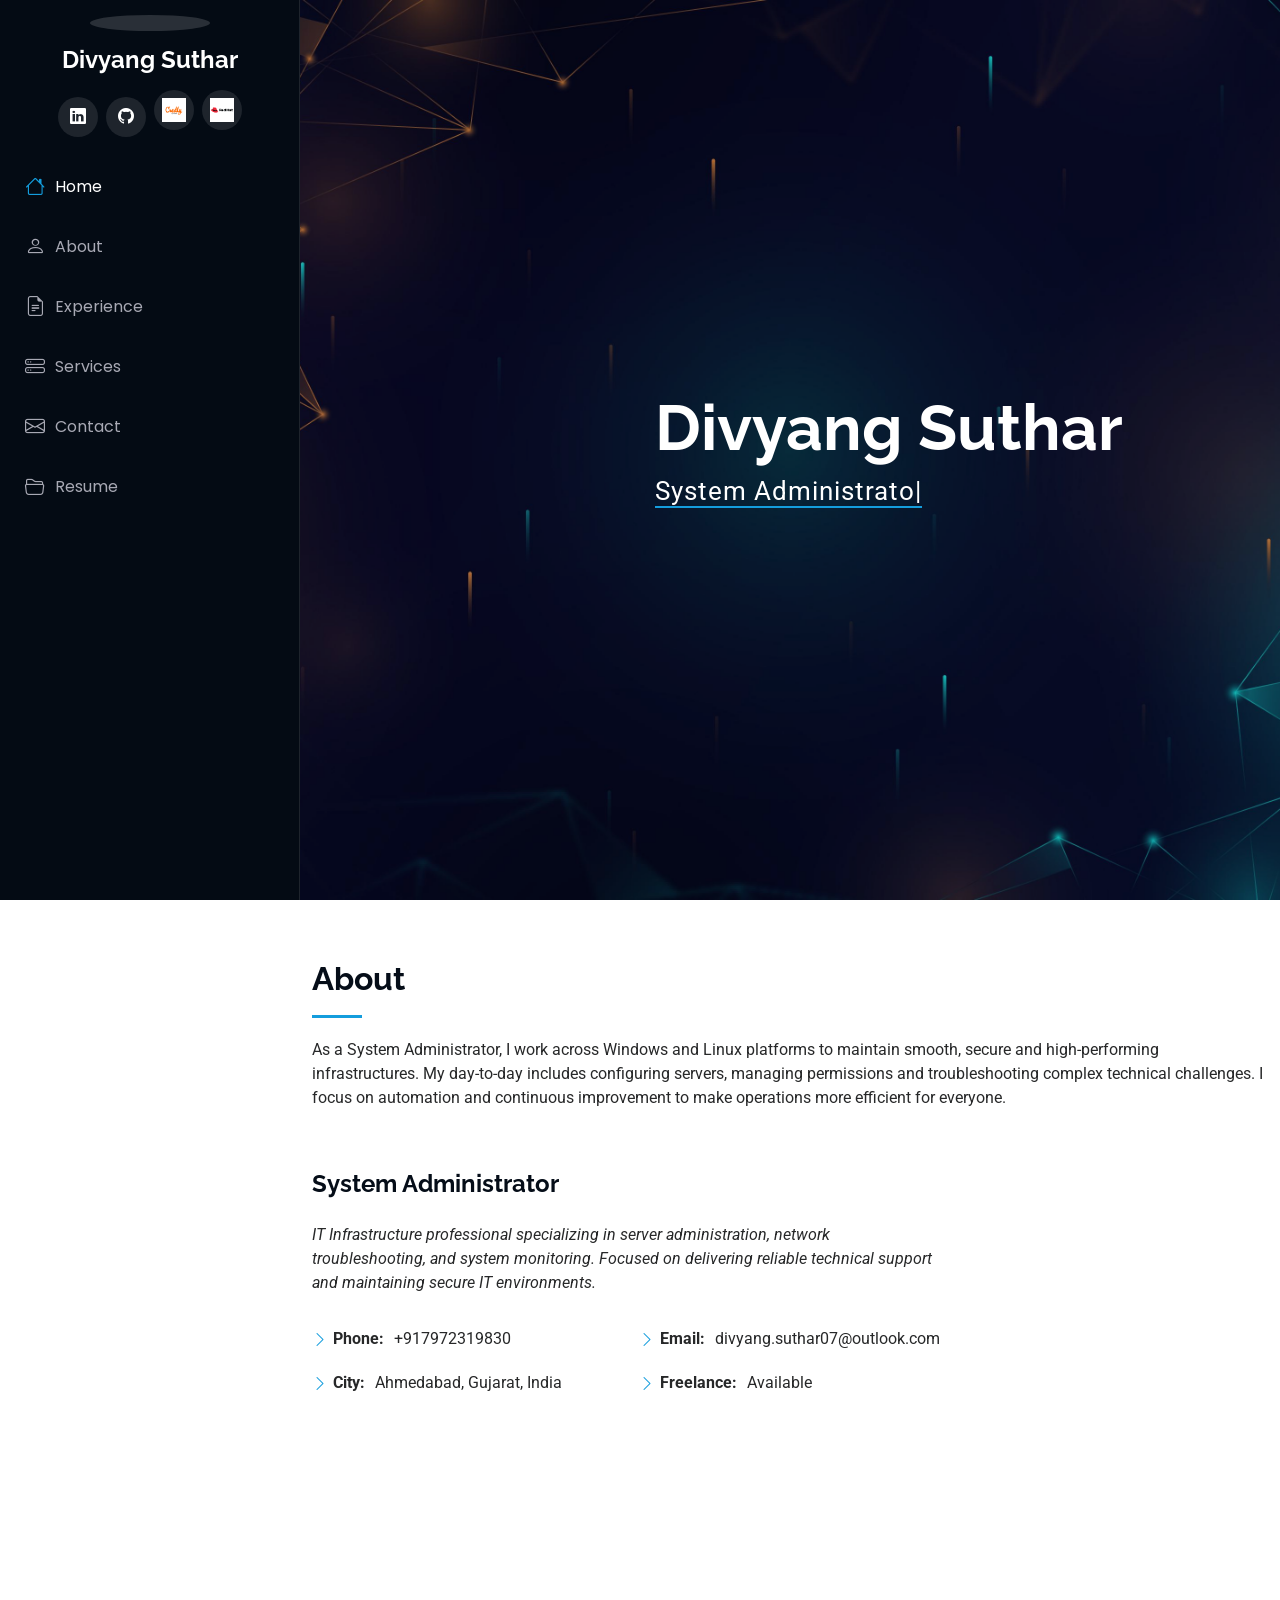
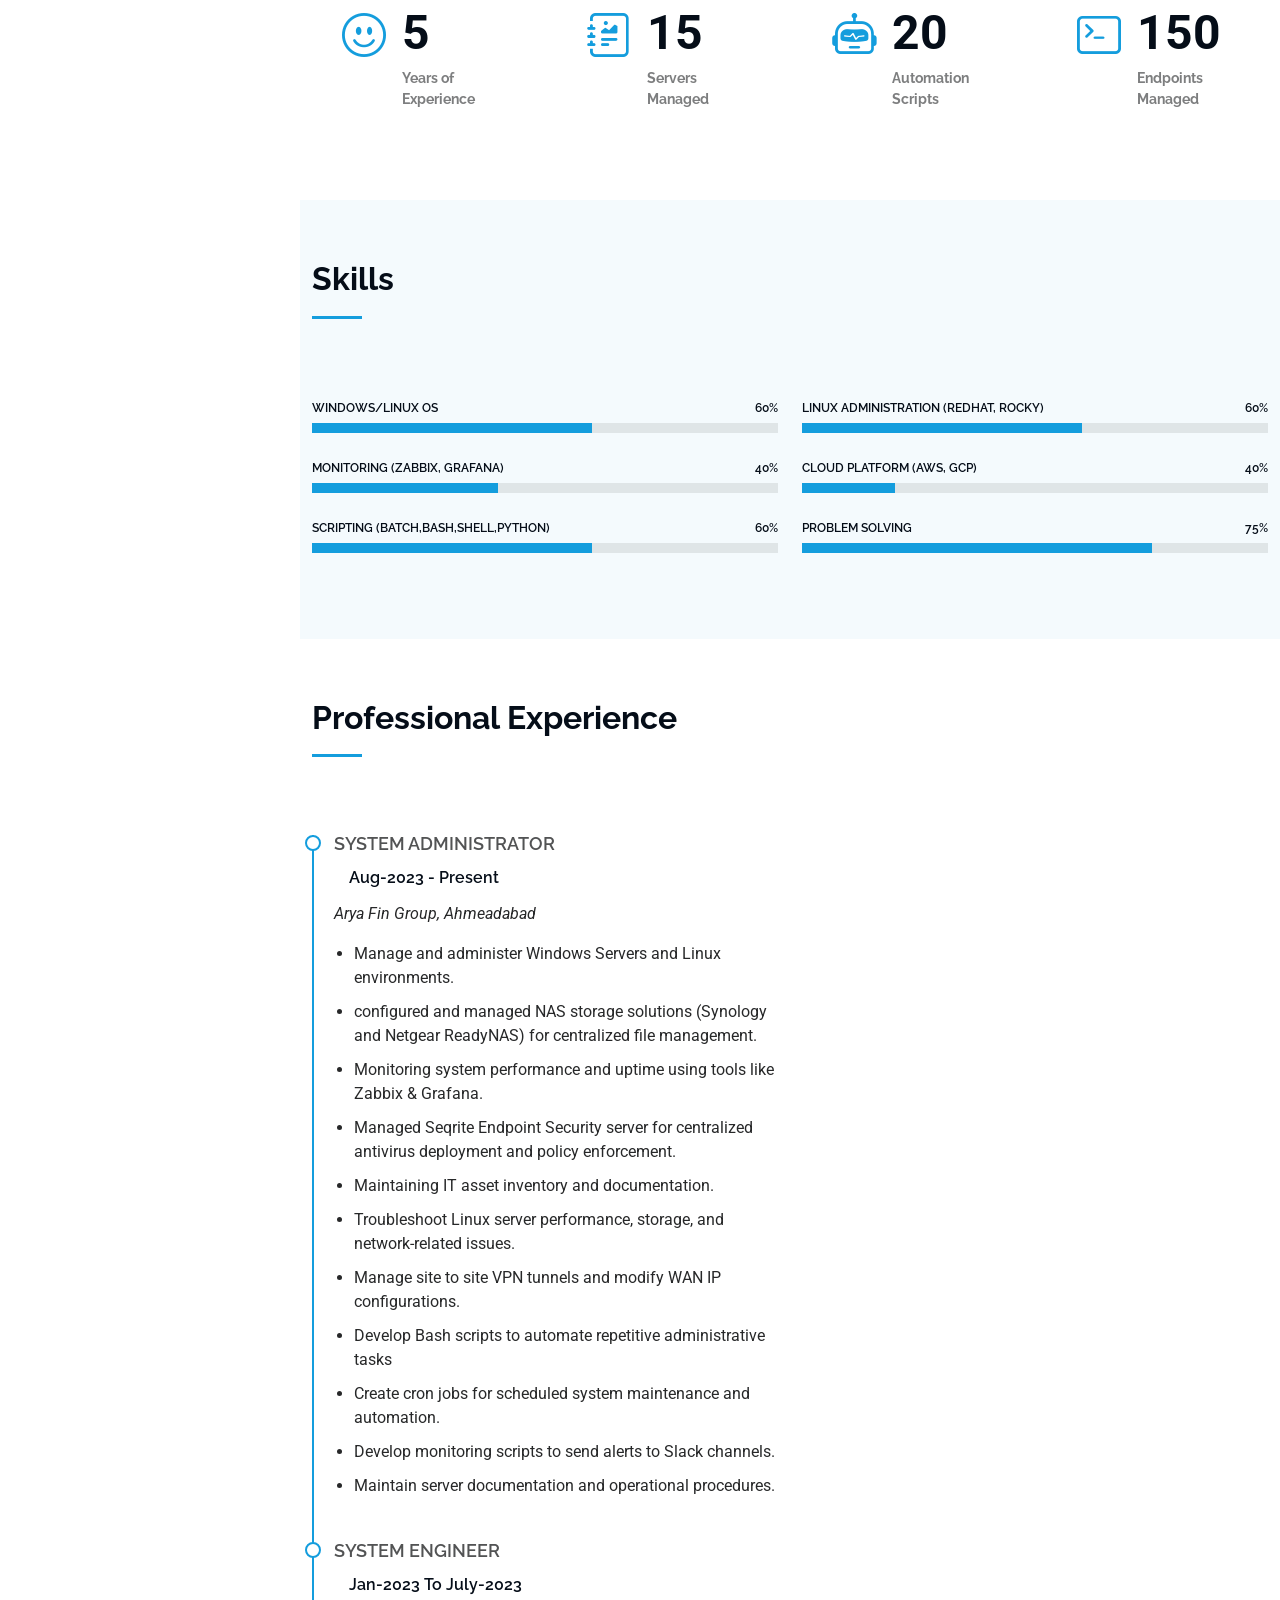
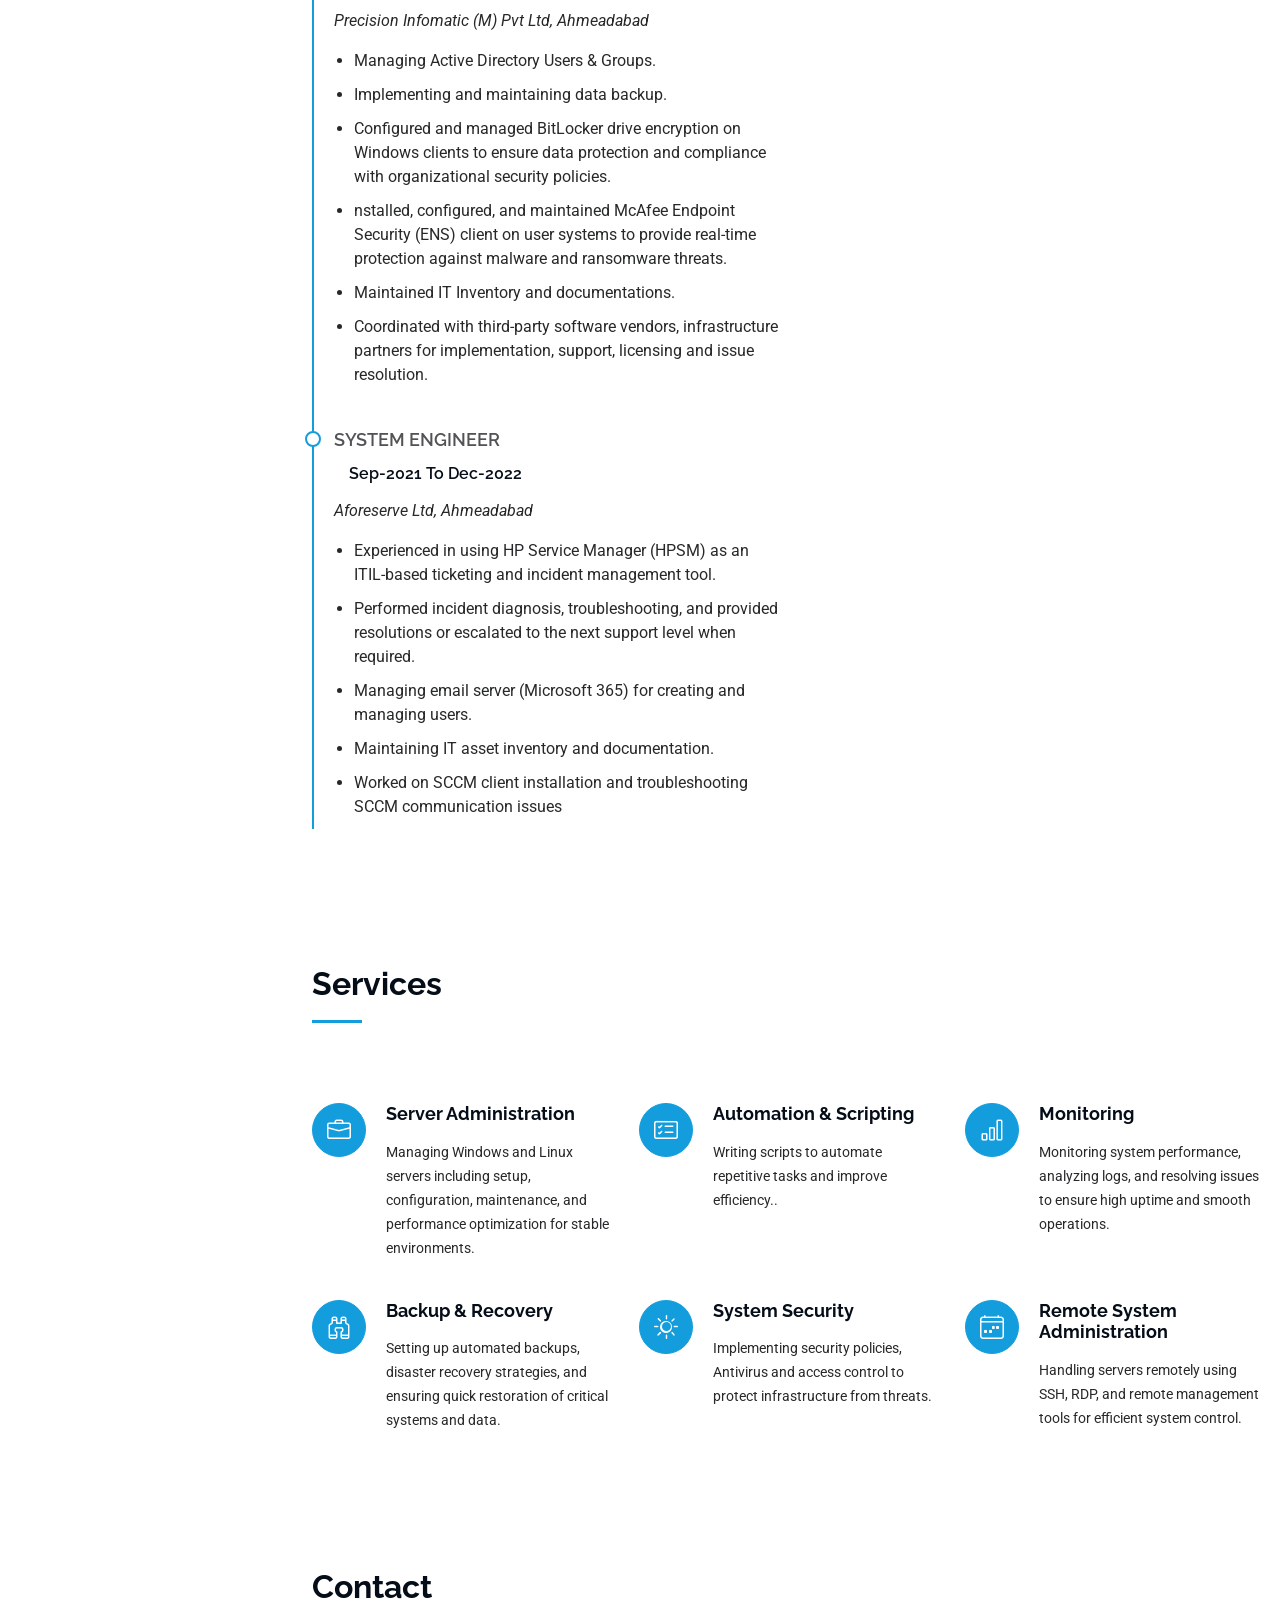
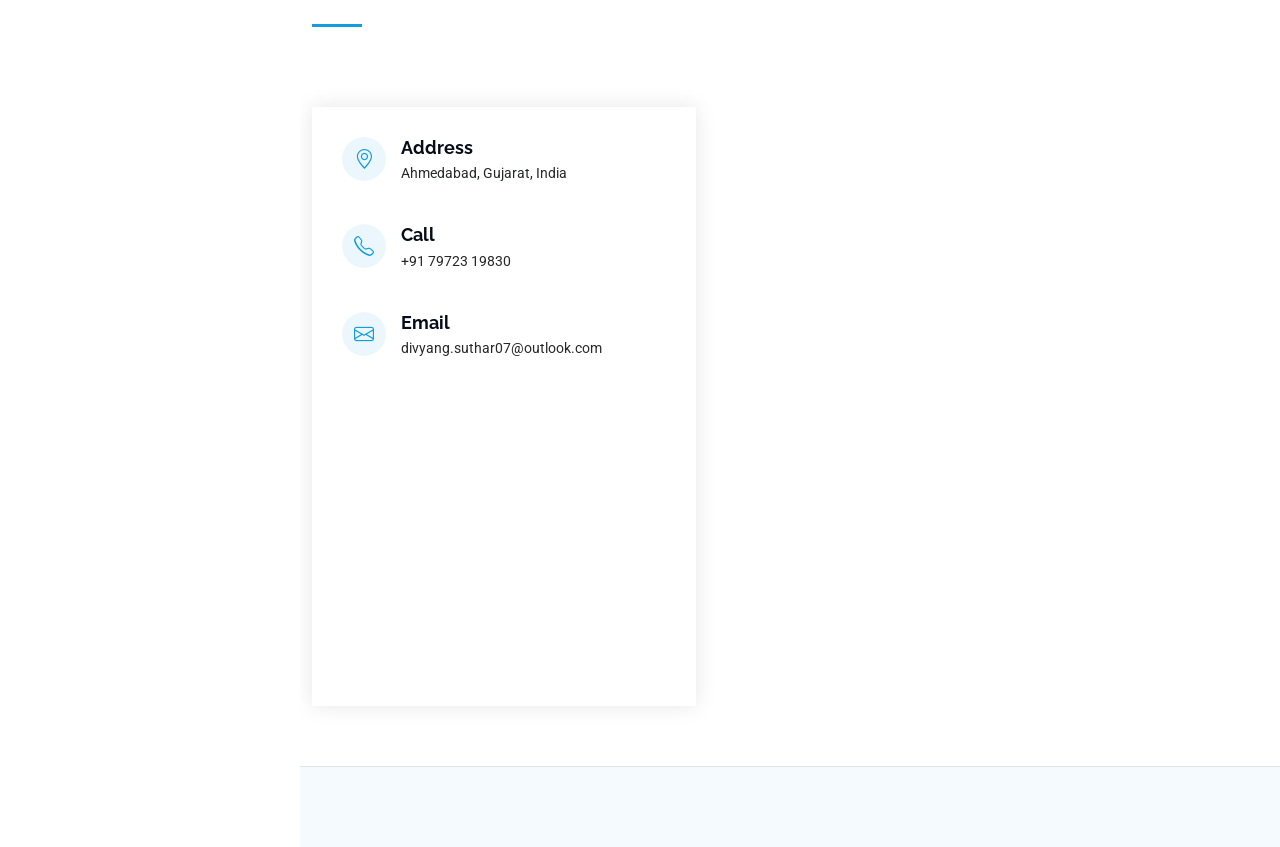
==== commit 5c4cb5b6: "Update index.html" ====
--- a/index.html
+++ b/index.html
@@ -141,7 +141,7 @@
 
 	  <div class="container" data-aos="fade-up" data-aos-delay="100">
 	  
-       <h2>DIVYANG SUTHAR</h2>
+       <h2>Divyang Suthar</h2>
         <p><span class="typed" data-typed-items="System Administrator, Windows Administrator, Linux Administrator">System Administrator</span><span class="typed-cursor typed-cursor--blink" aria-hidden="true"></span><span class="typed-cursor typed-cursor--blink" aria-hidden="true"></span></p>
       </div>
 
--- a/assets/css/main.css
+++ b/assets/css/main.css
@@ -106,57 +106,6 @@
   color: var(--heading-color);
   font-family: var(--heading-font);
 }
-
-/* New for Name bounce */
-body {
-  display: flex;
-  justify-content: center;
-  align-items: center;
-  height: 100vh;
-  background: #0f172a;
-  margin: 0;
-}
-
-.name {
-  font-size: 5rem;
-  font-weight: 800;
-  color: white;
-  cursor: default;
-  user-select: none;
-}
-
-.name span {
-  display: inline-block;
-  transition: transform 0.2s;
-}
-
-.name span.bounce {
-  animation: bounce 600ms ease;
-}
-
-@keyframes bounce {
-  0% {
-    transform: translateY(0);
-  }
-
-  30% {
-    transform: translateY(-30px);
-  }
-
-  50% {
-    transform: translateY(10px);
-  }
-
-  70% {
-    transform: translateY(-8px);
-  }
-
-  100% {
-    transform: translateY(0);
-  }
-}
-
-/* New for name bounce */
 
 
 /* PHP Email Form Messages
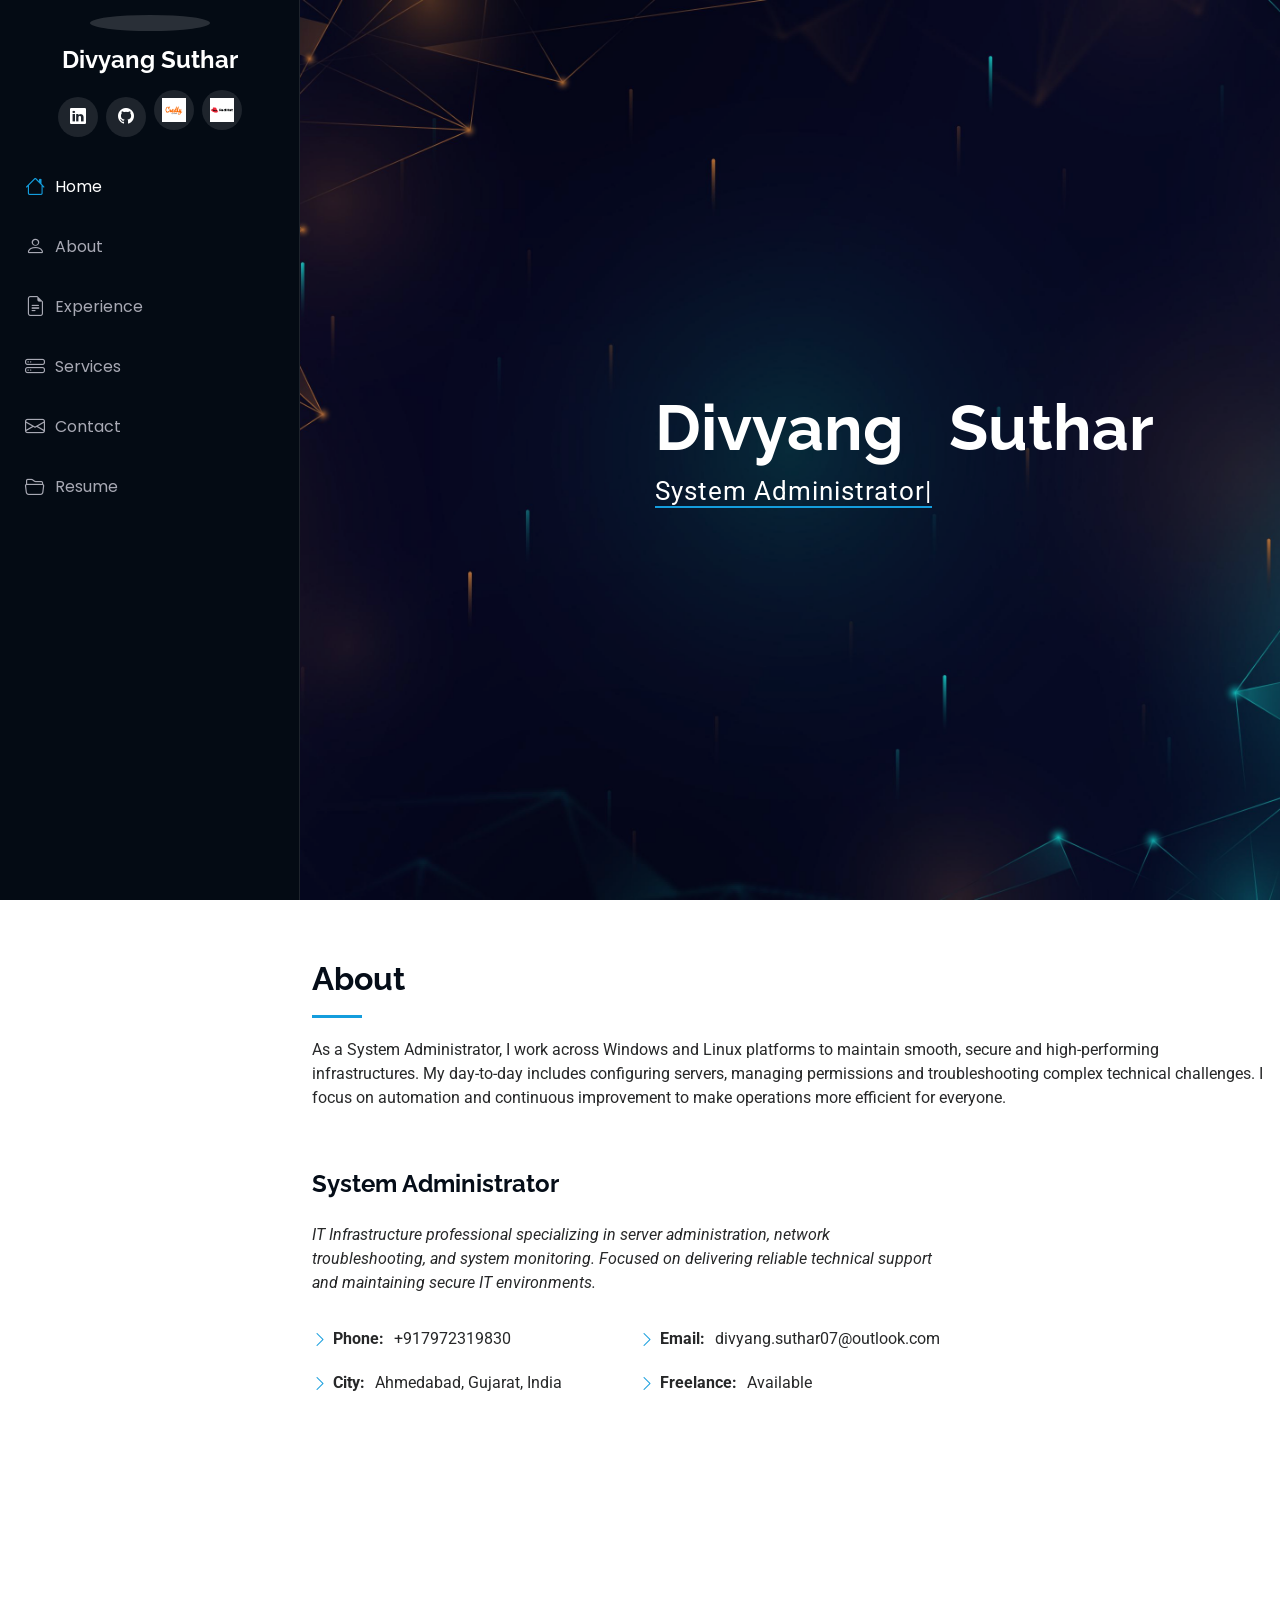
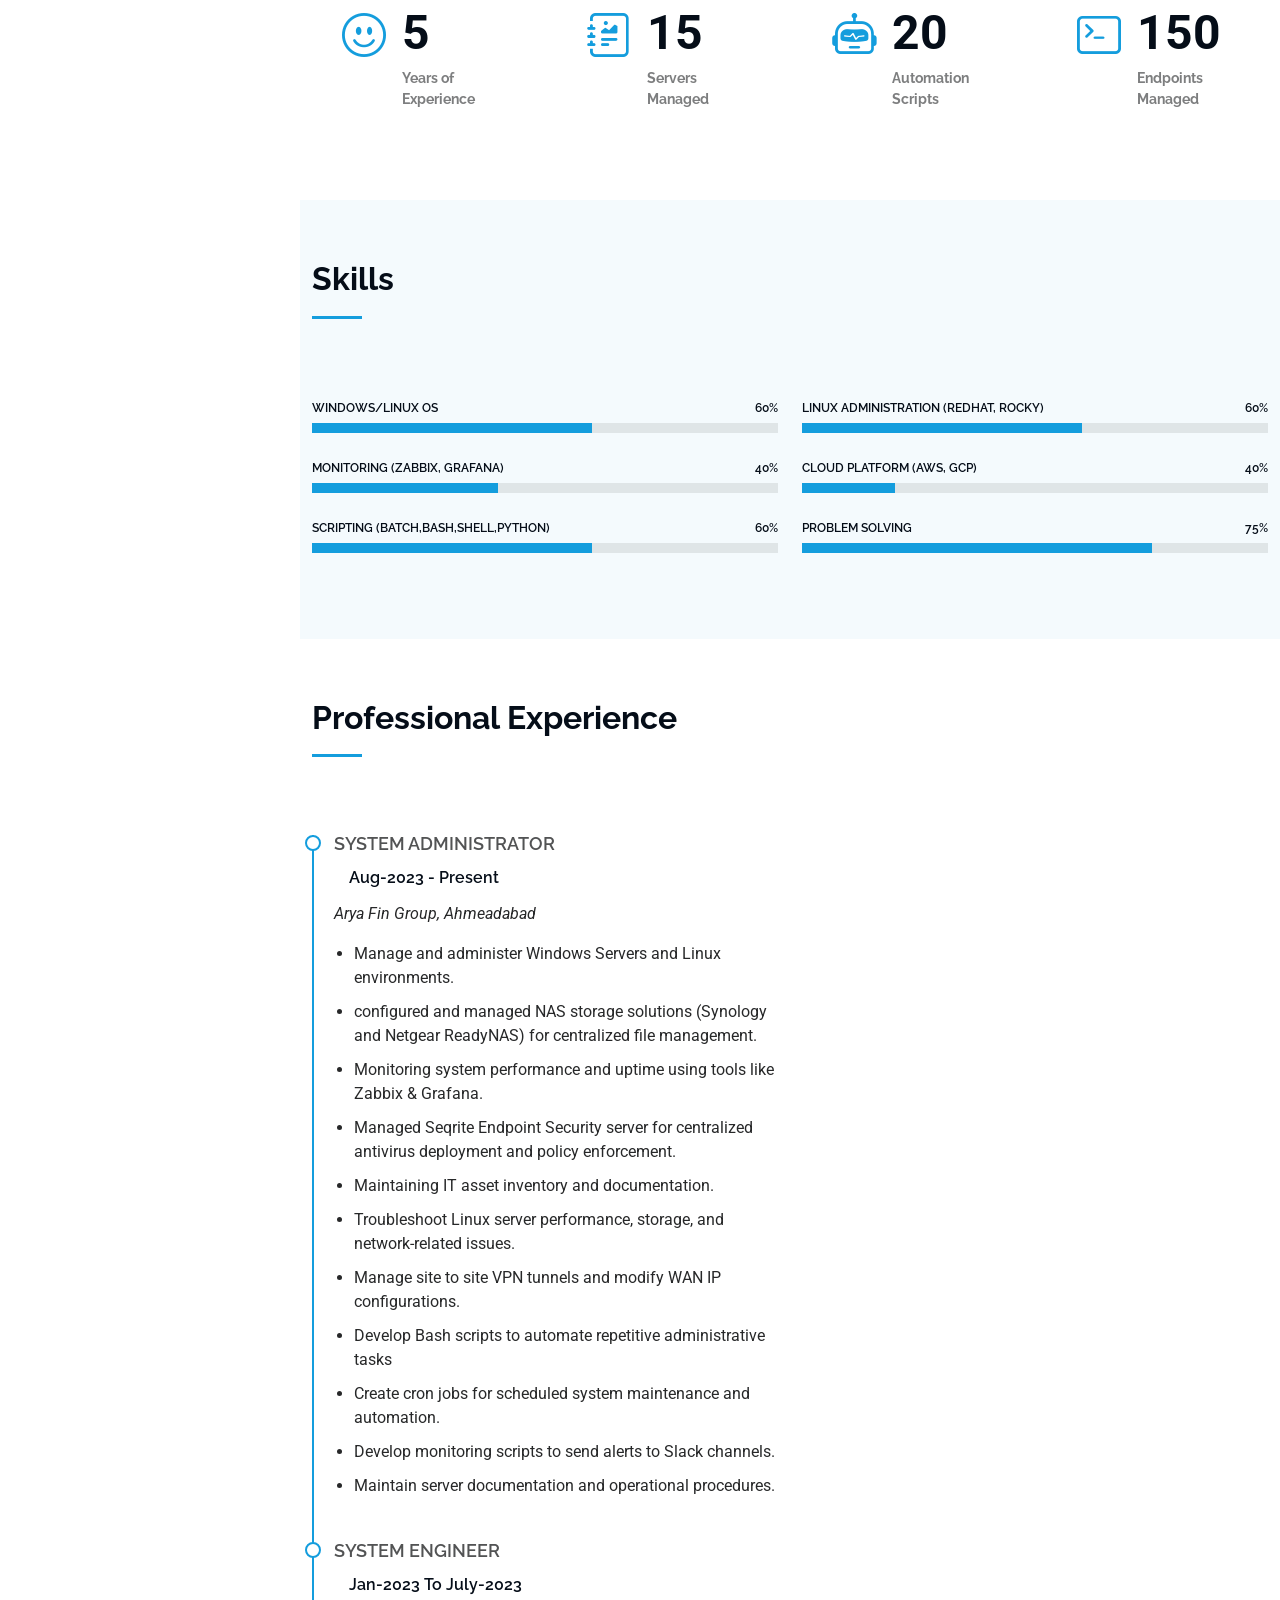
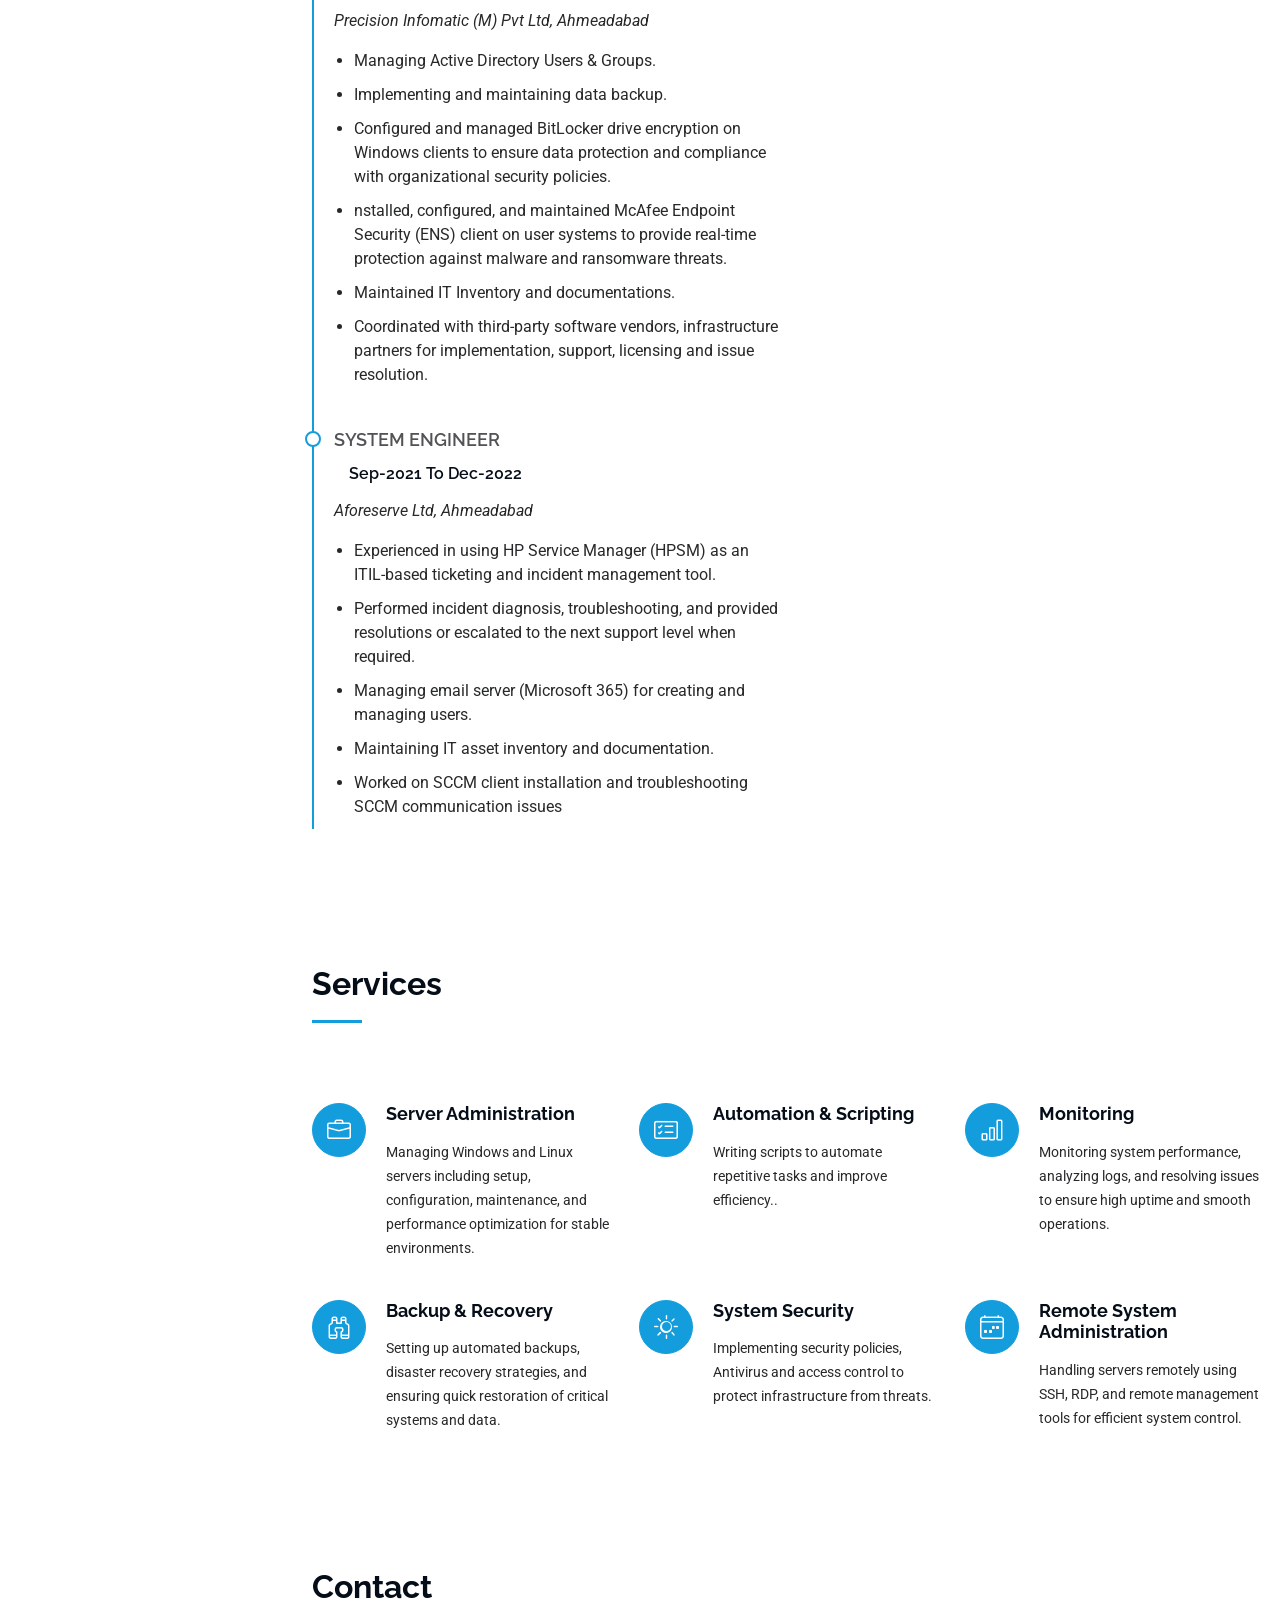
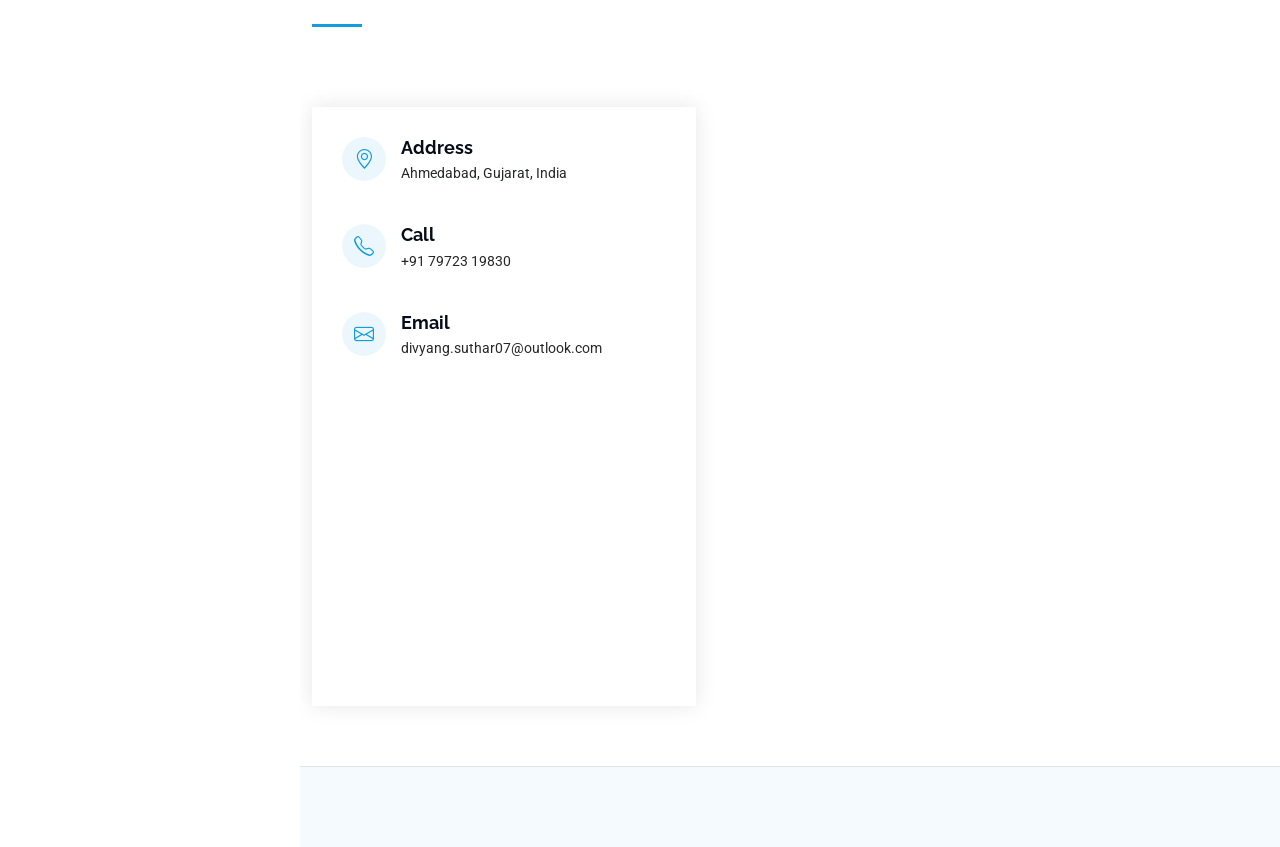
==== commit 6802724a: "Update index.html" ====
--- a/index.html
+++ b/index.html
@@ -141,7 +141,13 @@
 
 	  <div class="container" data-aos="fade-up" data-aos-delay="100">
 	  
-       <h2>Divyang Suthar</h2>
+       <h2 class="hero-name">
+		   <span>D</span><span>i</span><span>v</span><span>y</span><span>a</span><span>n</span><span>g</span>
+		   <span>&nbsp;</span>
+		   <span>S</span><span>u</span><span>t</span><span>h</span><span>a</span><span>r</span>
+
+		   
+	   </h2>
         <p><span class="typed" data-typed-items="System Administrator, Windows Administrator, Linux Administrator">System Administrator</span><span class="typed-cursor typed-cursor--blink" aria-hidden="true"></span><span class="typed-cursor typed-cursor--blink" aria-hidden="true"></span></p>
       </div>
 
--- a/assets/css/main.css
+++ b/assets/css/main.css
@@ -56,6 +56,35 @@
   --nav-dropdown-color: #a8a9b4; /* Used for navigation links of the dropdown items in the navigation menu. */
   --nav-dropdown-hover-color: #ffffff; /* Similar to --nav-hover-color, this color is applied to dropdown navigation links when they are hovered over. */
 }
+
+/* new for bounce names */
+.hero-name span {
+  display: inline-block;
+}
+
+.hero-name span:hover {
+  animation: bounce 0.6s ease;
+}
+
+@keyframes bounce {
+  0%,
+  100% {
+    transform: translateY(0);
+  }
+
+  30% {
+    transform: translateY(-20px);
+  }
+
+  50% {
+    transform: translateY(8px);
+  }
+
+  70% {
+    transform: translateY(-5px);
+  }
+}
+/* new for name bounce */
 
 /* Color Presets - These classes override global colors when applied to any section or element, providing reuse of the sam color scheme. */
 
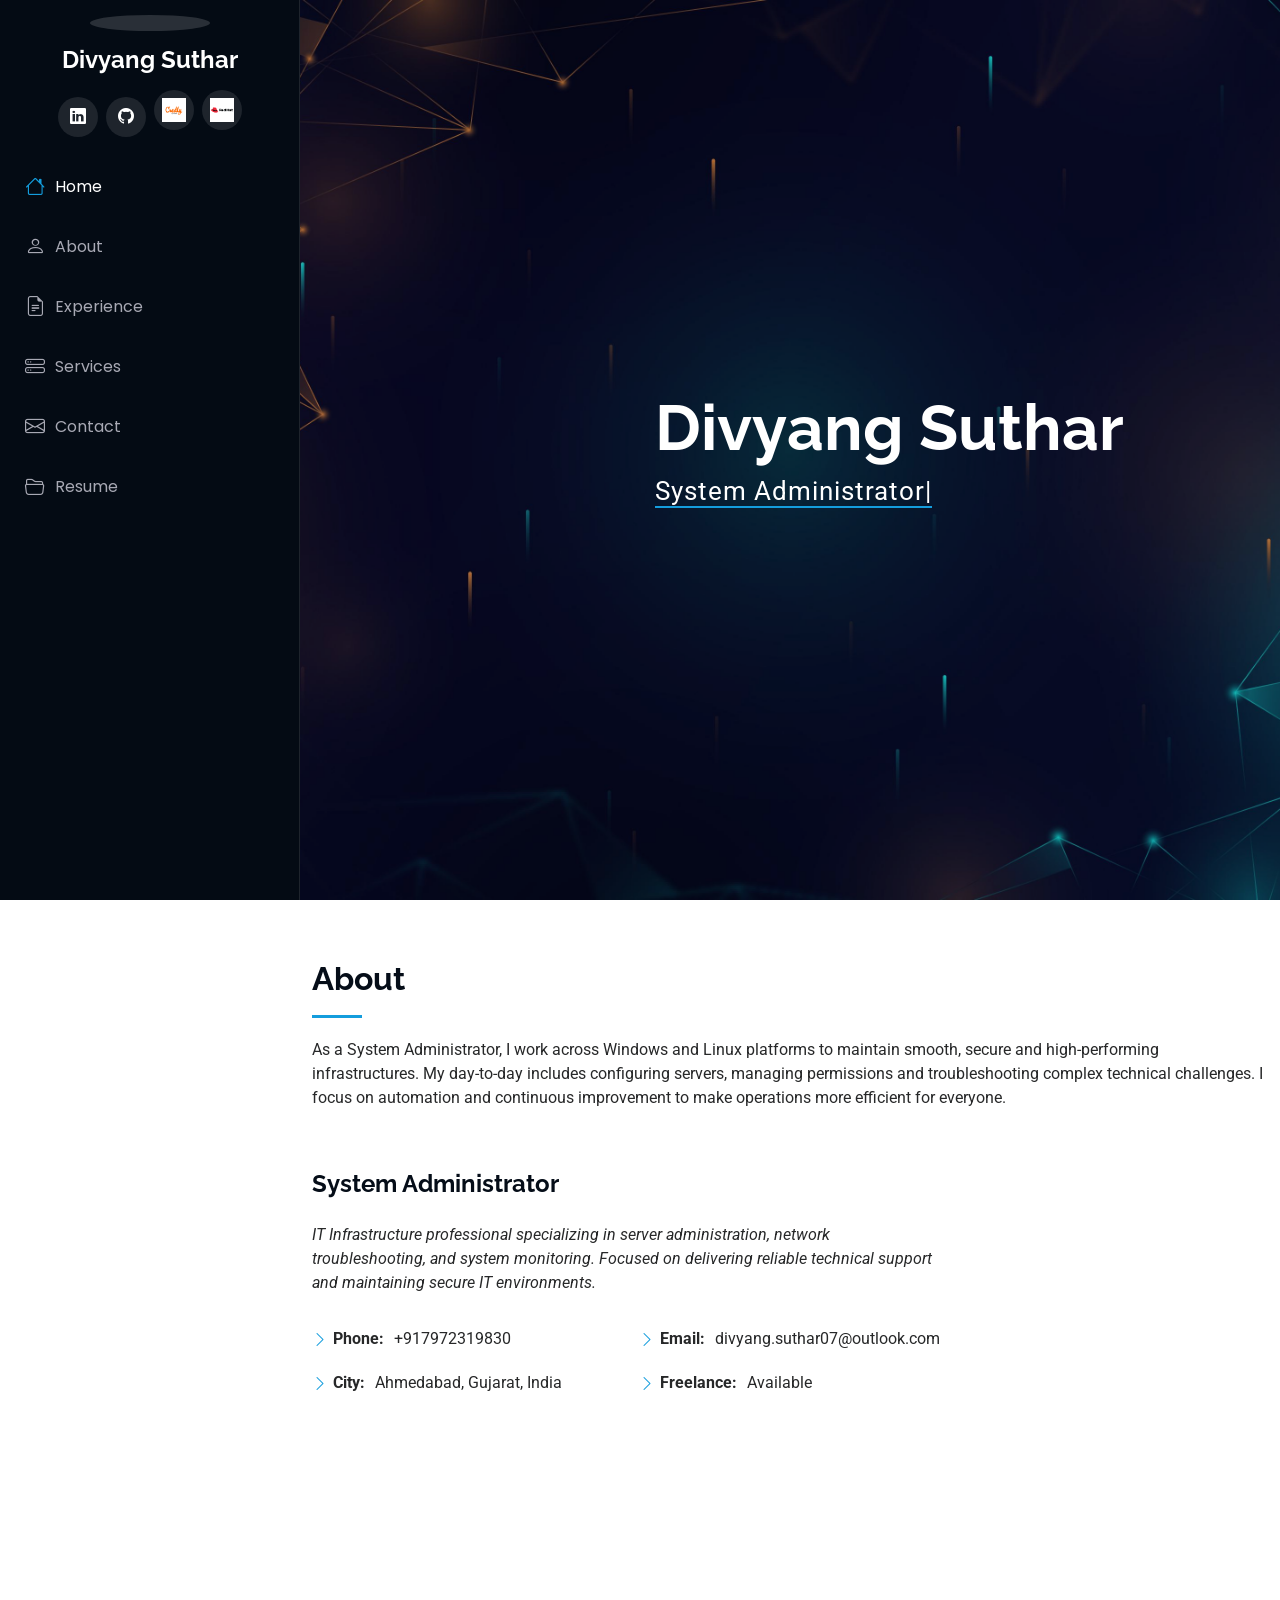
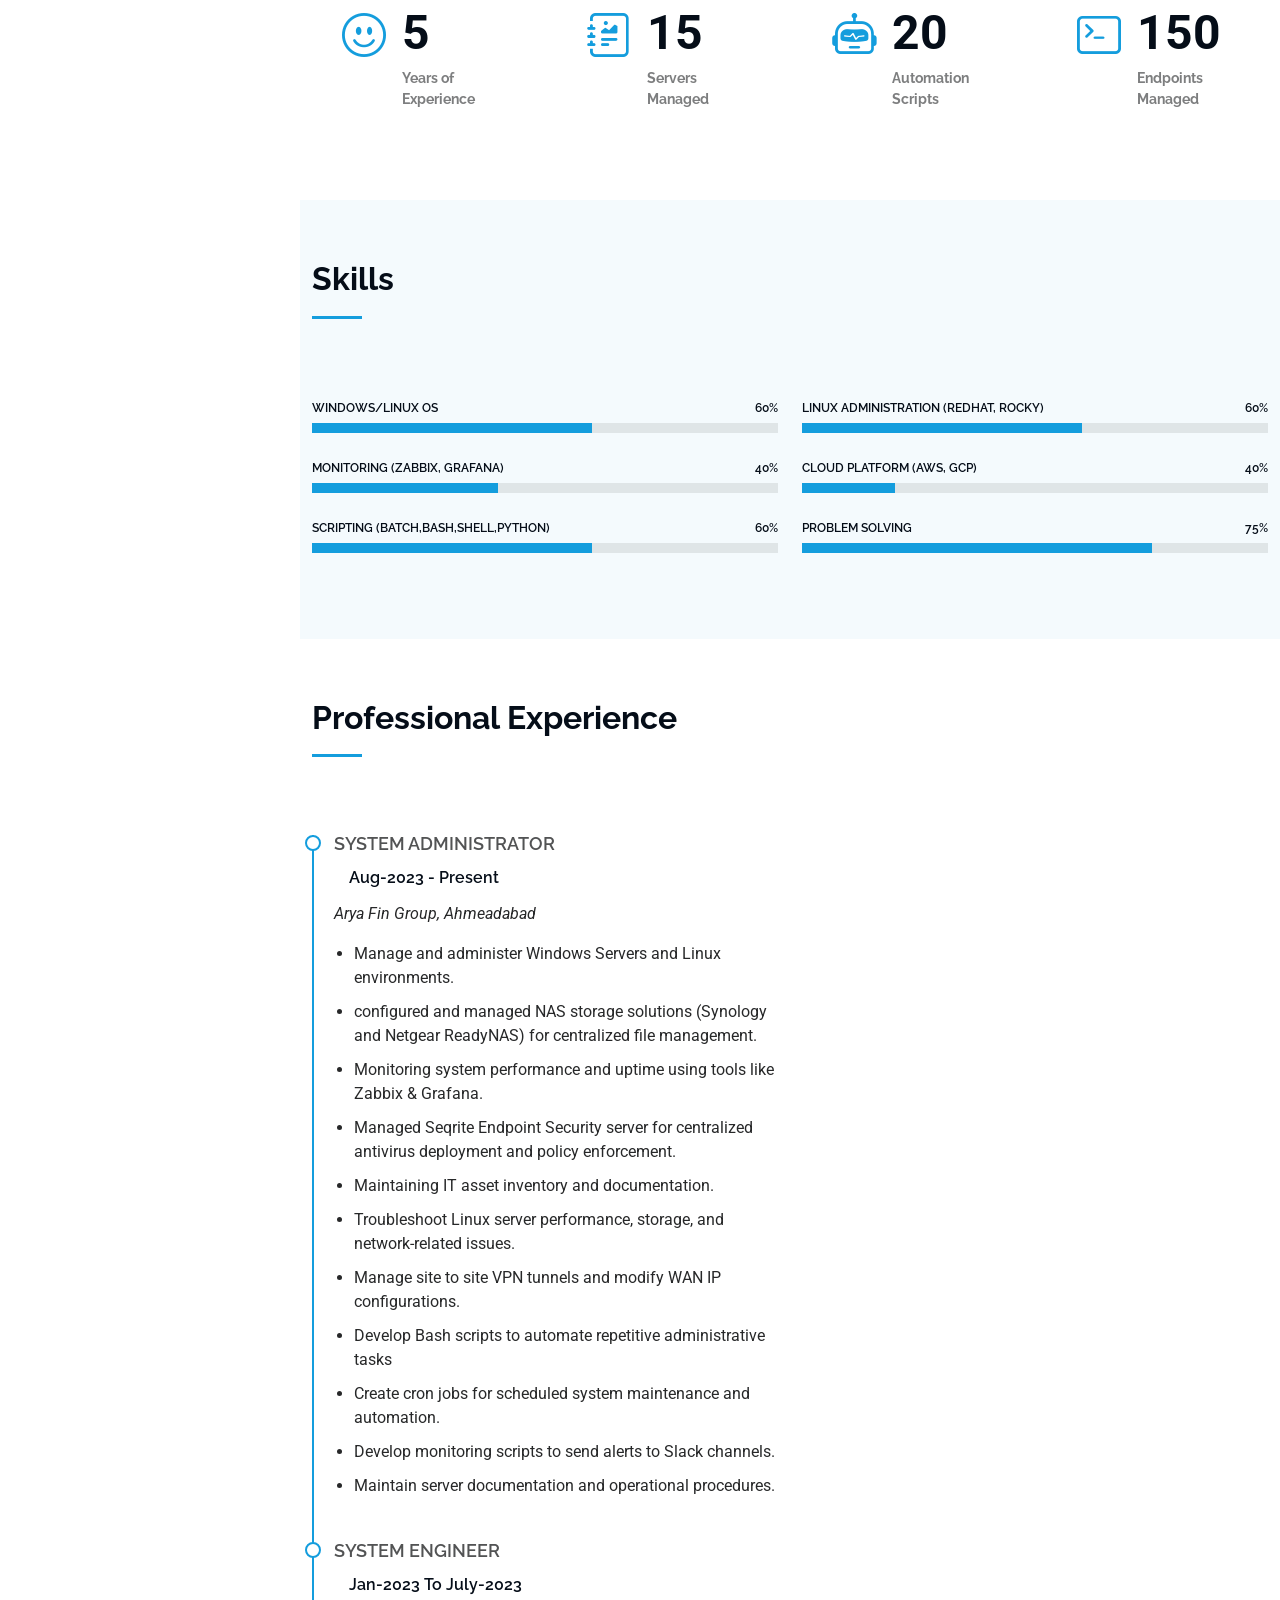
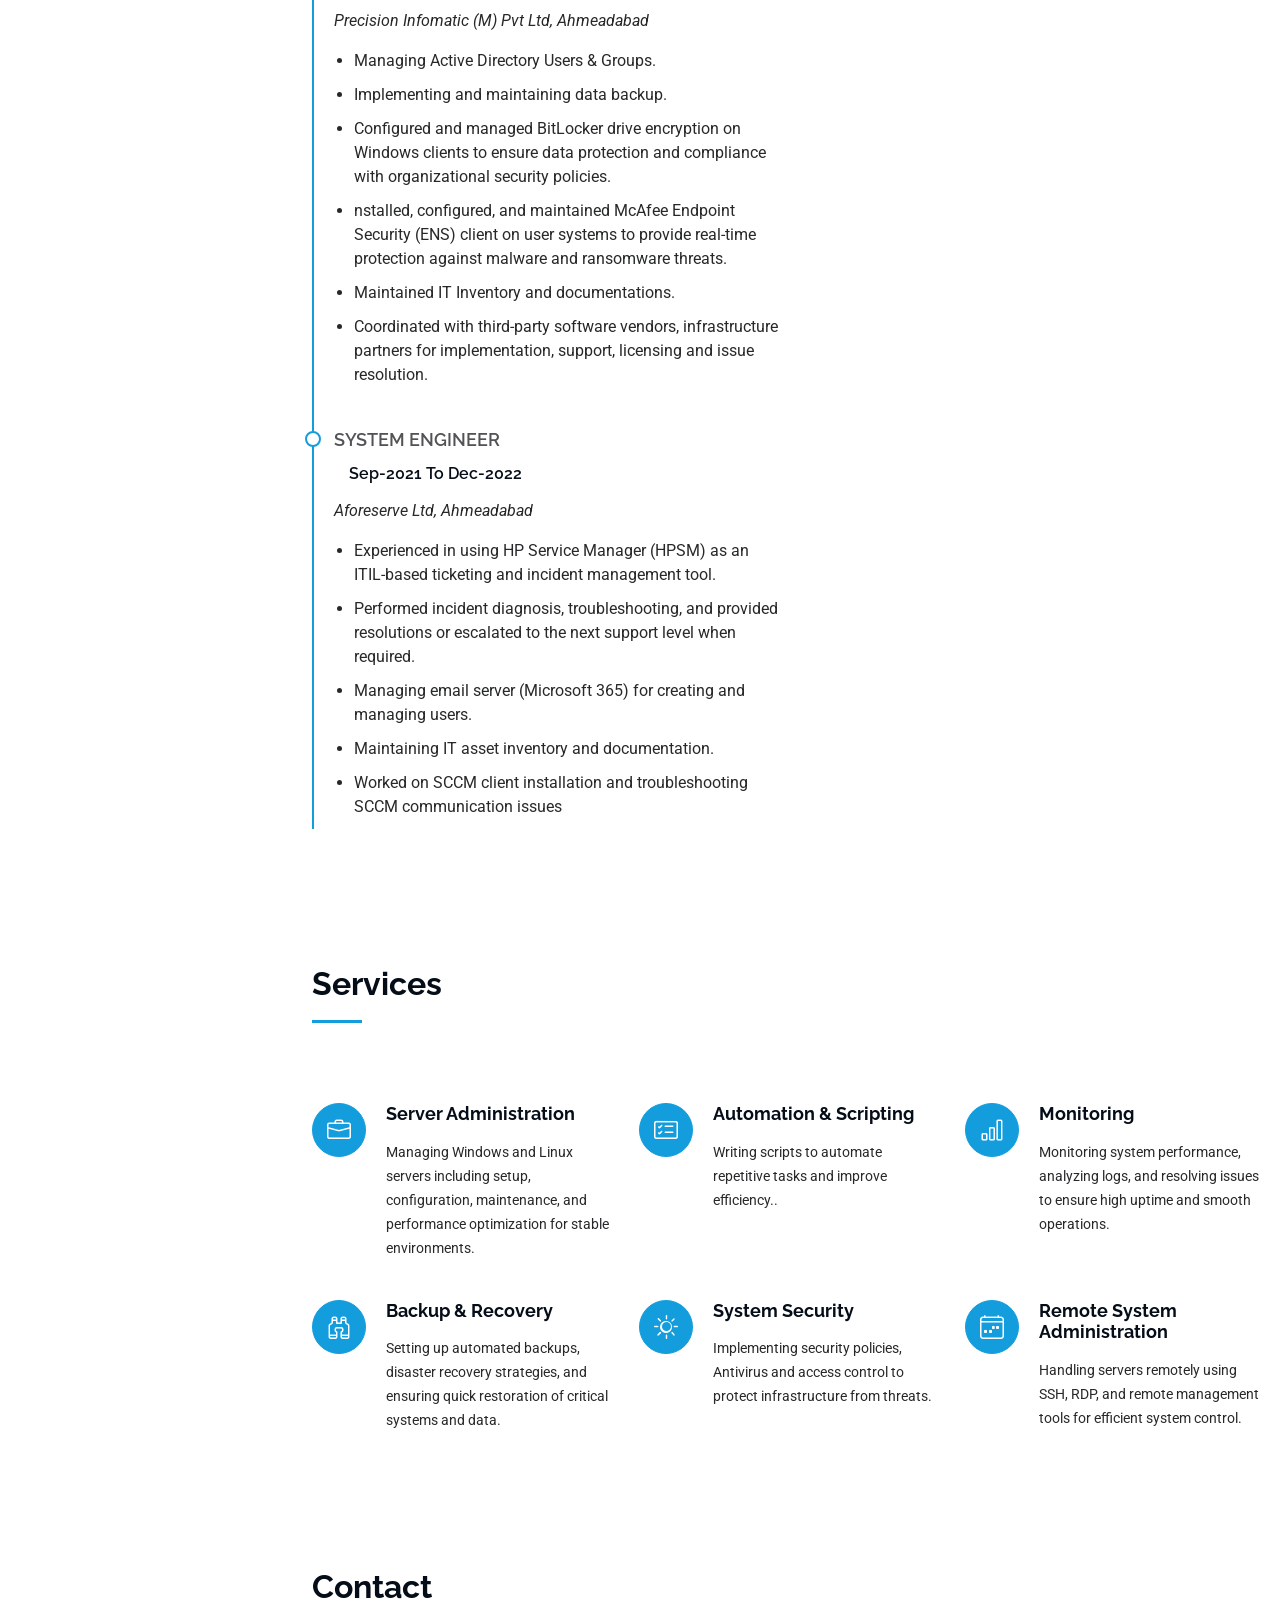
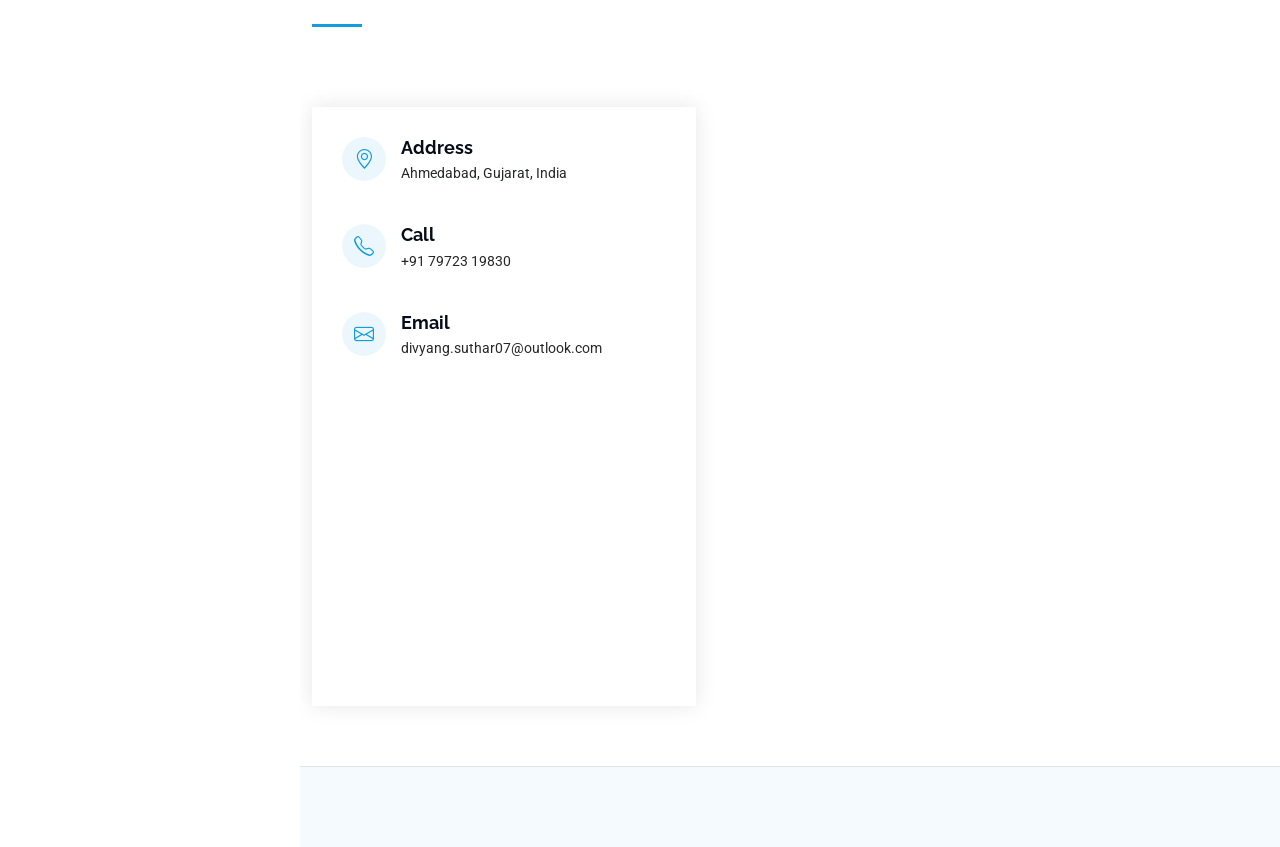
==== commit 3b641228: "Update index.html" ====
--- a/index.html
+++ b/index.html
@@ -143,7 +143,6 @@
 	  
        <h2 class="hero-name">
 		   <span>D</span><span>i</span><span>v</span><span>y</span><span>a</span><span>n</span><span>g</span>
-		   <span>&nbsp;</span>
 		   <span>S</span><span>u</span><span>t</span><span>h</span><span>a</span><span>r</span>
 
 		   
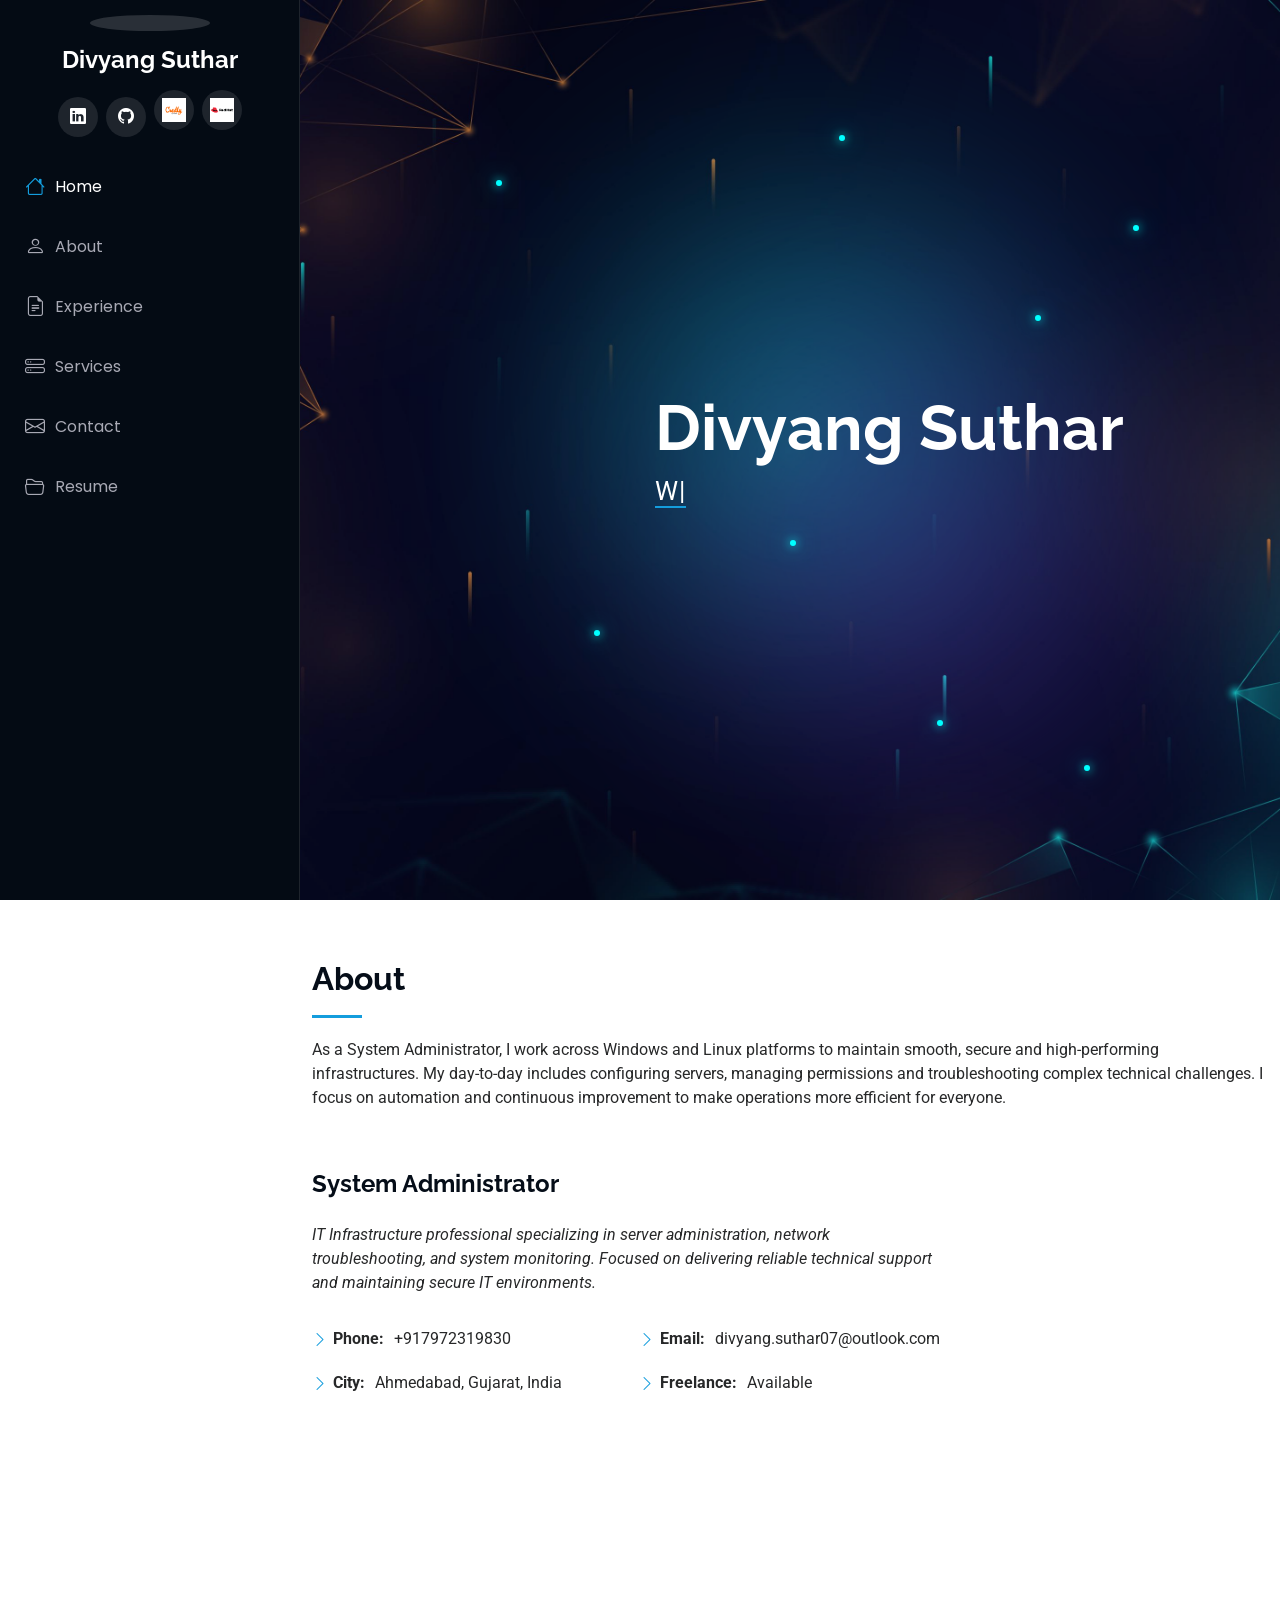
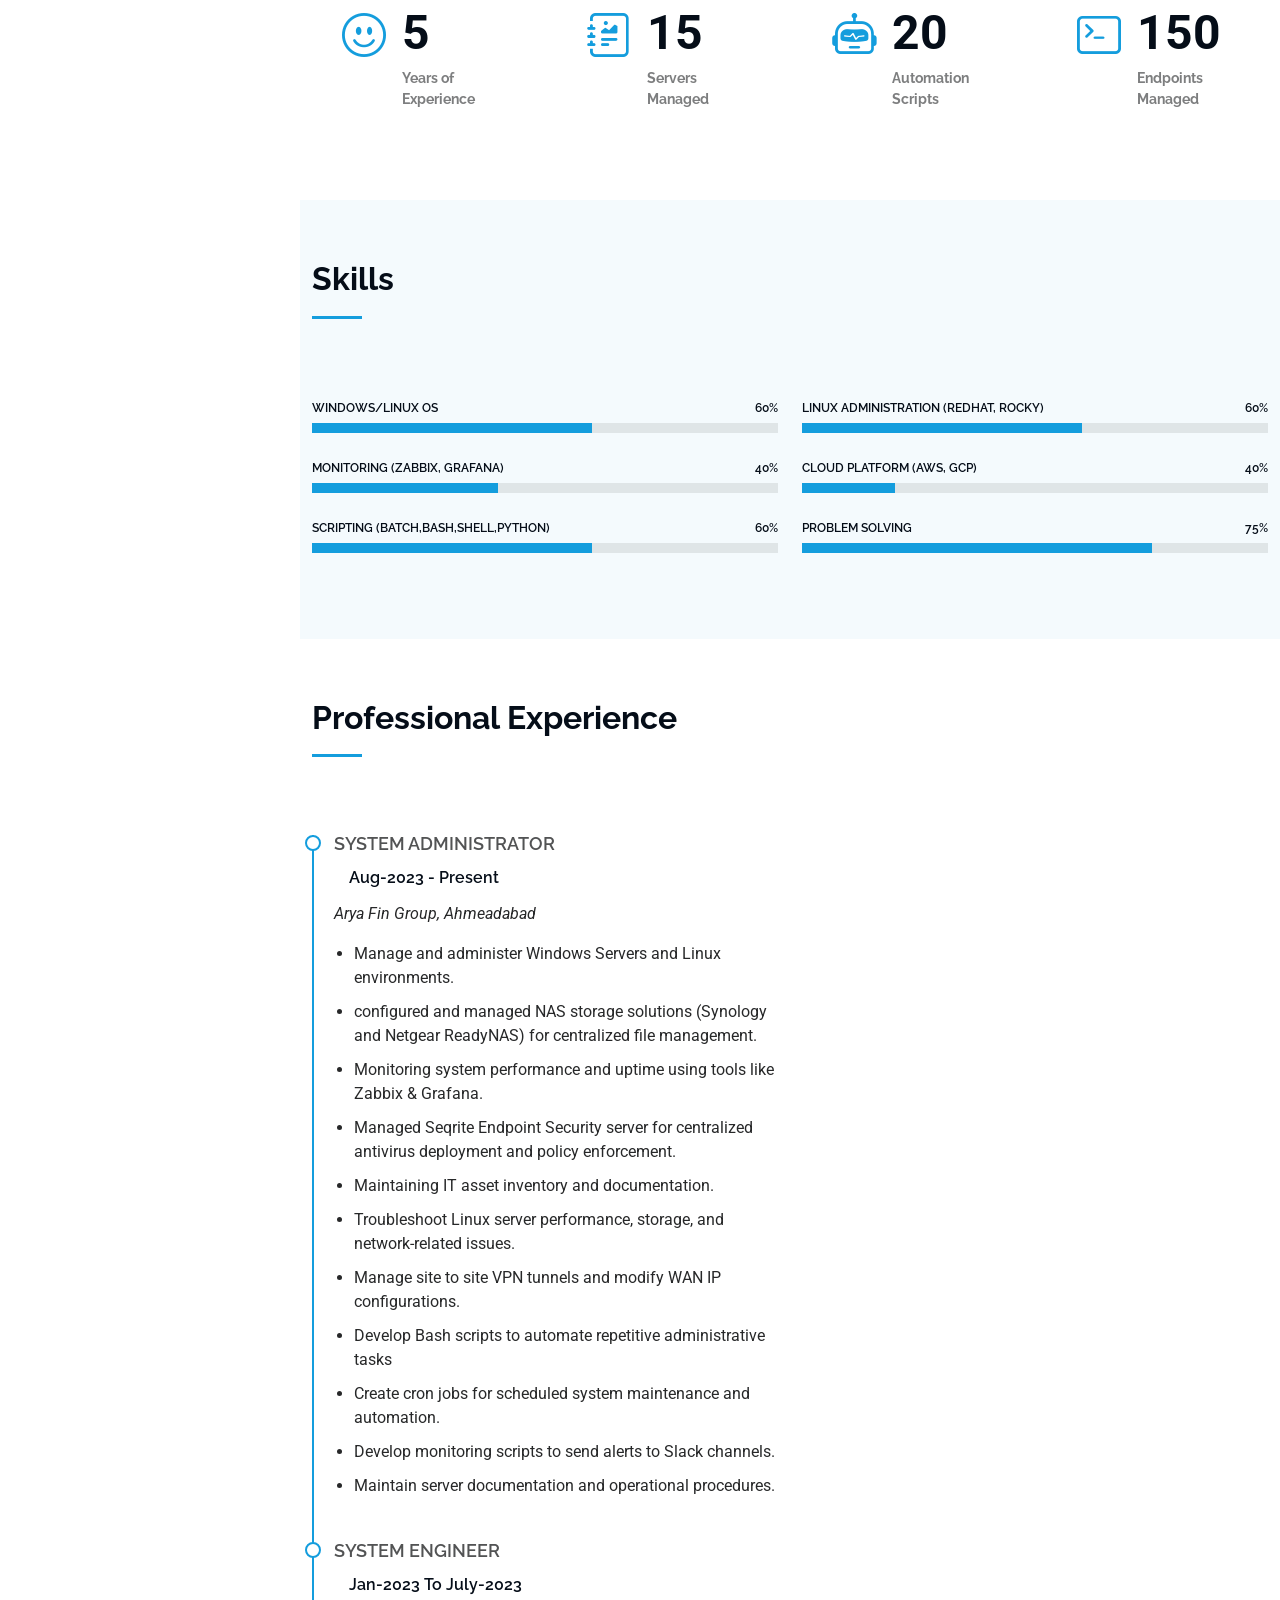
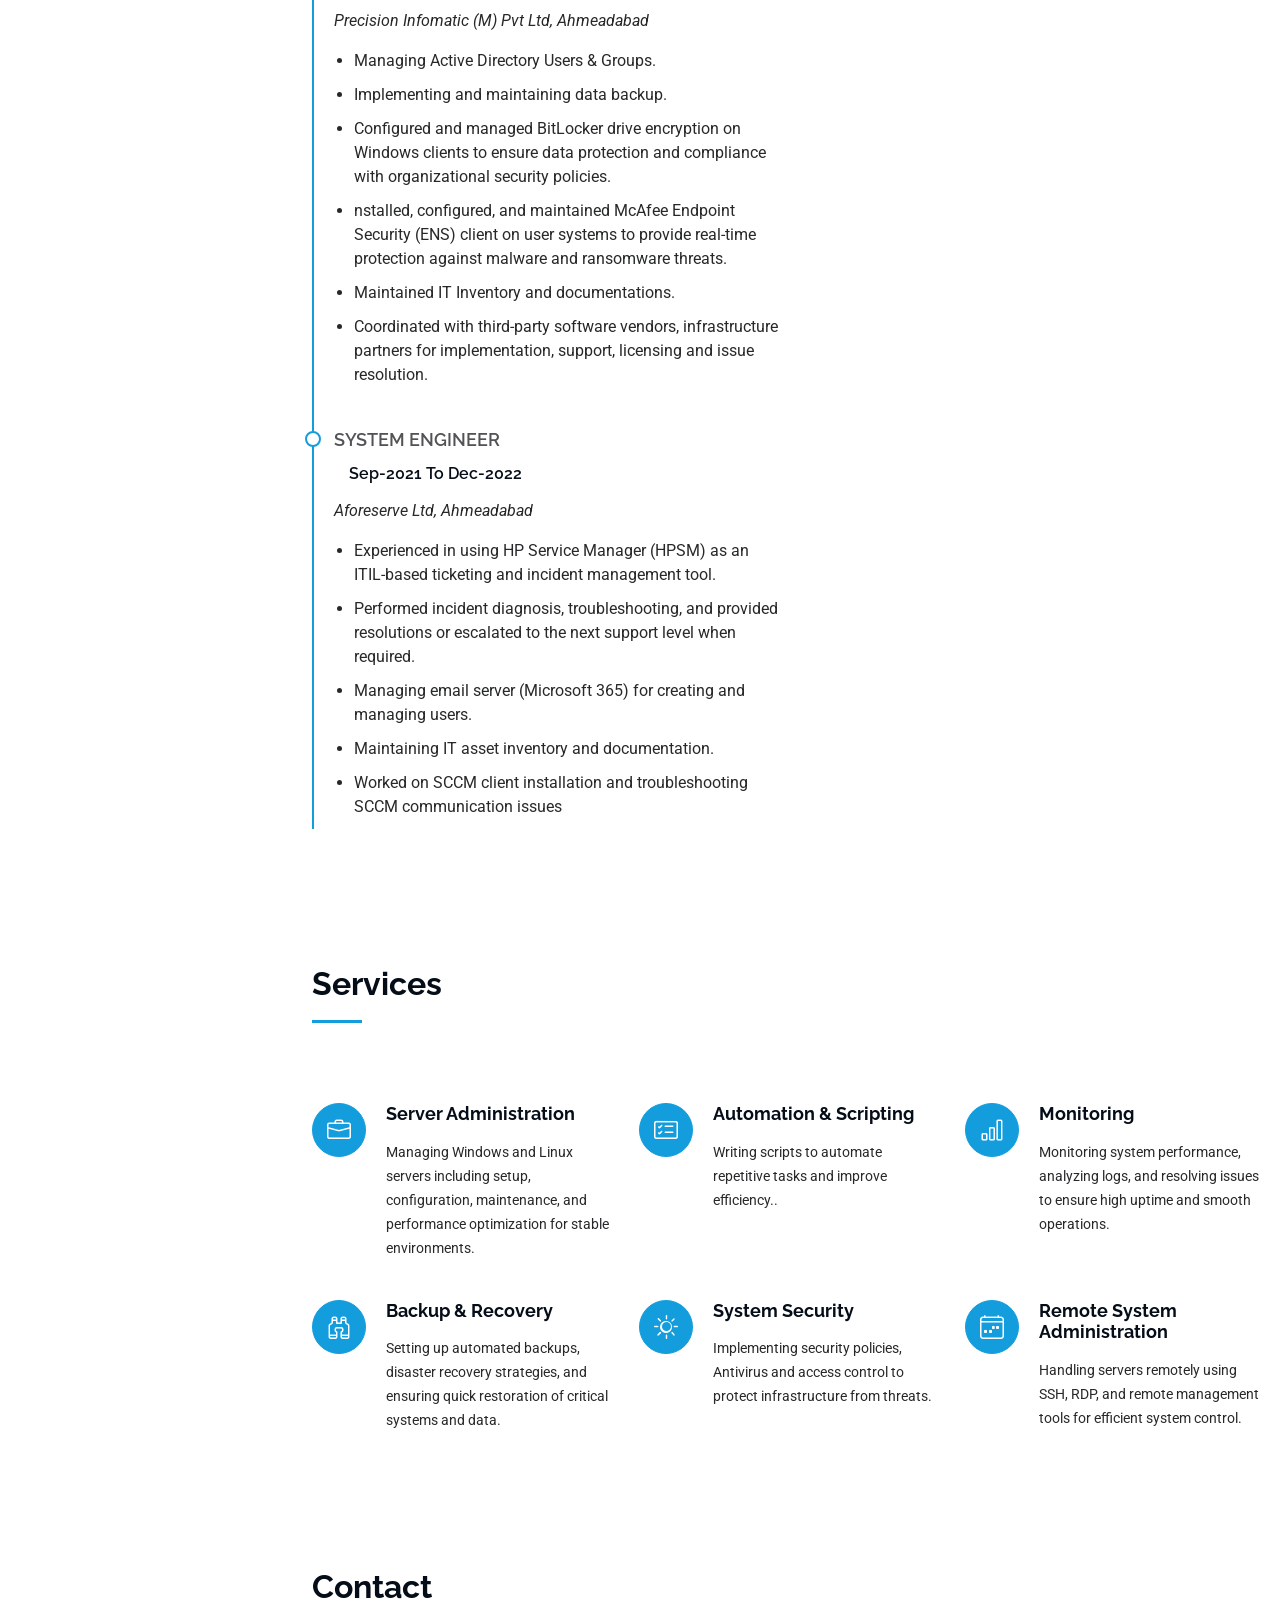
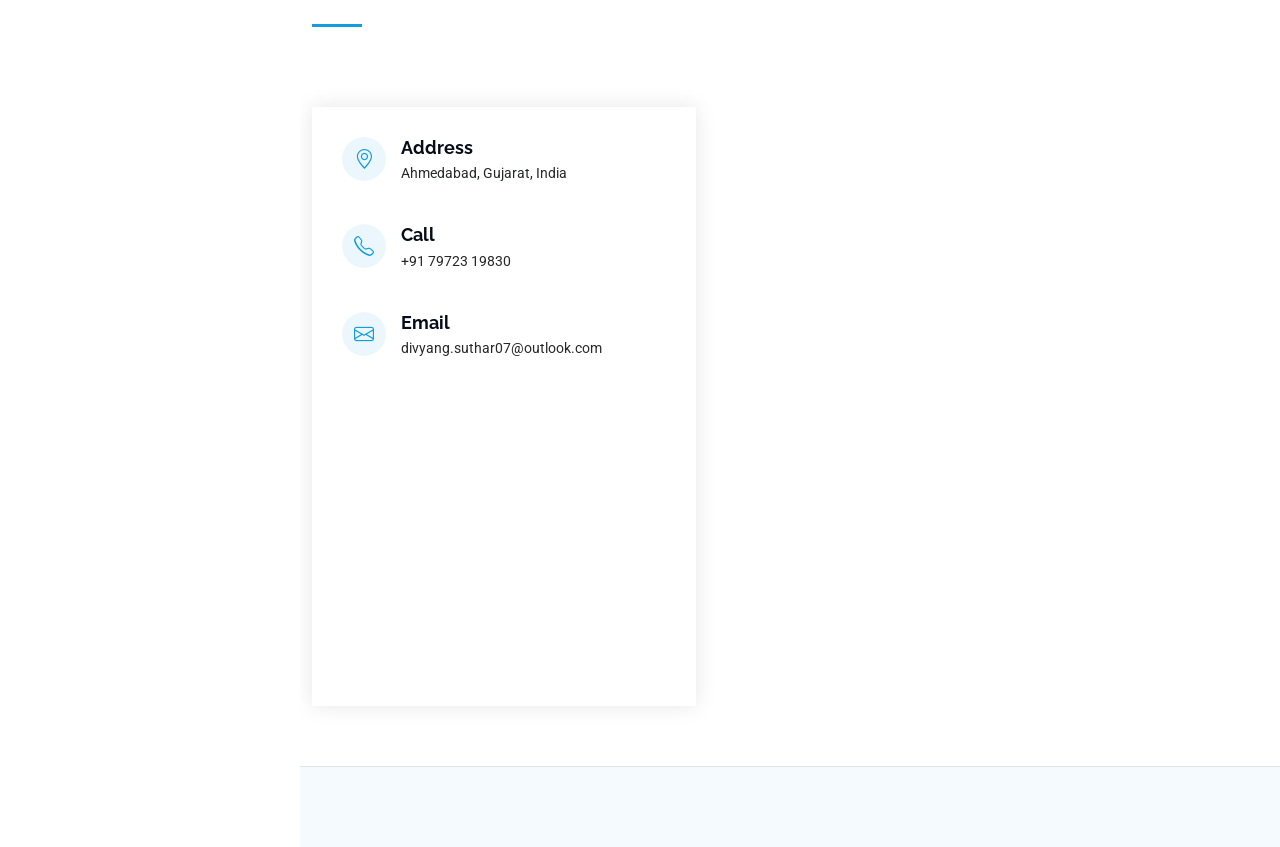
==== commit 5cc64171: "Update index.html" ====
--- a/index.html
+++ b/index.html
@@ -138,7 +138,23 @@
     <section id="hero" class="hero section dark-background">
 
       <img src="assets/img/NewImages/Home1.jpg" alt="" data-aos="fade-in" class="main-bg">
-
+	<div class="hero-effects">
+
+  <div class="glow glow-one"></div>
+  <div class="glow glow-two"></div>
+
+  <div class="particles">
+    <span></span>
+    <span></span>
+    <span></span>
+    <span></span>
+    <span></span>
+    <span></span>
+    <span></span>
+    <span></span>
+  </div>
+
+</div>
 	  <div class="container" data-aos="fade-up" data-aos-delay="100">
 	  
        <h2 class="hero-name">
--- a/assets/css/main.css
+++ b/assets/css/main.css
@@ -58,31 +58,52 @@
 }
 
 /* new for bounce names */
+.hero-name {
+  font-size: 4rem;
+  font-weight: 800;
+}
+
 .hero-name span {
   display: inline-block;
-}
-
-.hero-name span:hover {
-  animation: bounce 0.6s ease;
-}
-
-@keyframes bounce {
-  0%,
-  100% {
+  animation:
+    waveBounce 1.6s ease-in-out infinite,
+    colorShift 8s linear infinite;
+}
+
+/* Stagger both animations */
+.hero-name span:nth-child(1)  { animation-delay: 0s, 0s; }
+.hero-name span:nth-child(2)  { animation-delay: 0.1s, 0.2s; }
+.hero-name span:nth-child(3)  { animation-delay: 0.2s, 0.4s; }
+.hero-name span:nth-child(4)  { animation-delay: 0.3s, 0.6s; }
+.hero-name span:nth-child(5)  { animation-delay: 0.4s, 0.8s; }
+.hero-name span:nth-child(6)  { animation-delay: 0.5s, 1s; }
+.hero-name span:nth-child(7)  { animation-delay: 0.6s, 1.2s; }
+.hero-name span:nth-child(8)  { animation-delay: 0.7s, 1.4s; }
+.hero-name span:nth-child(9)  { animation-delay: 0.8s, 1.6s; }
+.hero-name span:nth-child(10) { animation-delay: 0.9s, 1.8s; }
+.hero-name span:nth-child(11) { animation-delay: 1s, 2s; }
+.hero-name span:nth-child(12) { animation-delay: 1.1s, 2.2s; }
+
+@keyframes waveBounce {
+  0%, 100% {
     transform: translateY(0);
   }
-
-  30% {
-    transform: translateY(-20px);
+  20% {
+    transform: translateY(-12px);
   }
-
-  50% {
-    transform: translateY(8px);
+  40% {
+    transform: translateY(0);
   }
-
-  70% {
-    transform: translateY(-5px);
-  }
+}
+
+@keyframes colorShift {
+  0%   { color: #ff6b6b; }
+  16%  { color: #feca57; }
+  32%  { color: #48dbfb; }
+  48%  { color: #1dd1a1; }
+  64%  { color: #5f27cd; }
+  80%  { color: #ff9ff3; }
+  100% { color: #ff6b6b; }
 }
 /* new for name bounce */
 
@@ -1393,3 +1414,186 @@
 .starter-section {
   /* Add your styles here */
 }
+
+/* new for background*/
+/* =====================================
+   HERO BACKGROUND ANIMATION
+===================================== */
+
+
+.hero-effects {
+    position: absolute;
+    inset: 0;
+    overflow: hidden;
+    z-index: 3;
+    pointer-events: none;
+}
+
+
+/* Keep text above effects */
+
+.hero .container {
+    z-index: 5;
+}
+
+
+
+/* Moving Glow */
+
+.glow {
+    position: absolute;
+    width: 450px;
+    height: 450px;
+    border-radius: 50%;
+    filter: blur(120px);
+    opacity: .25;
+}
+
+
+.glow-one {
+    background: #00ffff;
+    top: 20%;
+    left: 30%;
+    animation: glowMove1 10s infinite alternate;
+}
+
+
+.glow-two {
+    background: #8a2be2;
+    right: 15%;
+    bottom: 15%;
+    animation: glowMove2 12s infinite alternate;
+}
+
+
+
+@keyframes glowMove1 {
+
+    from {
+        transform: translate(0,0);
+    }
+
+    to {
+        transform: translate(120px,-80px);
+    }
+
+}
+
+
+
+@keyframes glowMove2 {
+
+    from {
+        transform: translate(0,0);
+    }
+
+    to {
+        transform: translate(-100px,60px);
+    }
+
+}
+
+
+
+
+/* Floating Particles */
+
+
+.particles span {
+
+    position:absolute;
+
+    width:6px;
+    height:6px;
+
+    background:#00ffff;
+
+    border-radius:50%;
+
+    box-shadow:
+    0 0 10px #00ffff,
+    0 0 25px #00ffff;
+
+    animation: particleFloat 8s infinite ease-in-out;
+
+}
+
+
+
+
+.particles span:nth-child(1){
+    top:20%;
+    left:20%;
+}
+
+
+.particles span:nth-child(2){
+    top:70%;
+    left:30%;
+    animation-delay:2s;
+}
+
+
+.particles span:nth-child(3){
+    top:35%;
+    left:75%;
+    animation-delay:4s;
+}
+
+
+.particles span:nth-child(4){
+    top:80%;
+    left:65%;
+    animation-delay:1s;
+}
+
+
+.particles span:nth-child(5){
+    top:25%;
+    left:85%;
+    animation-delay:3s;
+}
+
+
+.particles span:nth-child(6){
+    top:60%;
+    left:50%;
+    animation-delay:5s;
+}
+
+
+.particles span:nth-child(7){
+    top:15%;
+    left:55%;
+    animation-delay:6s;
+}
+
+
+.particles span:nth-child(8){
+    top:85%;
+    left:80%;
+    animation-delay:7s;
+}
+
+
+
+
+@keyframes particleFloat {
+
+
+    0%,100% {
+
+        transform:translateY(0);
+        opacity:.3;
+
+    }
+
+
+    50% {
+
+        transform:translateY(-80px);
+        opacity:1;
+
+    }
+
+}
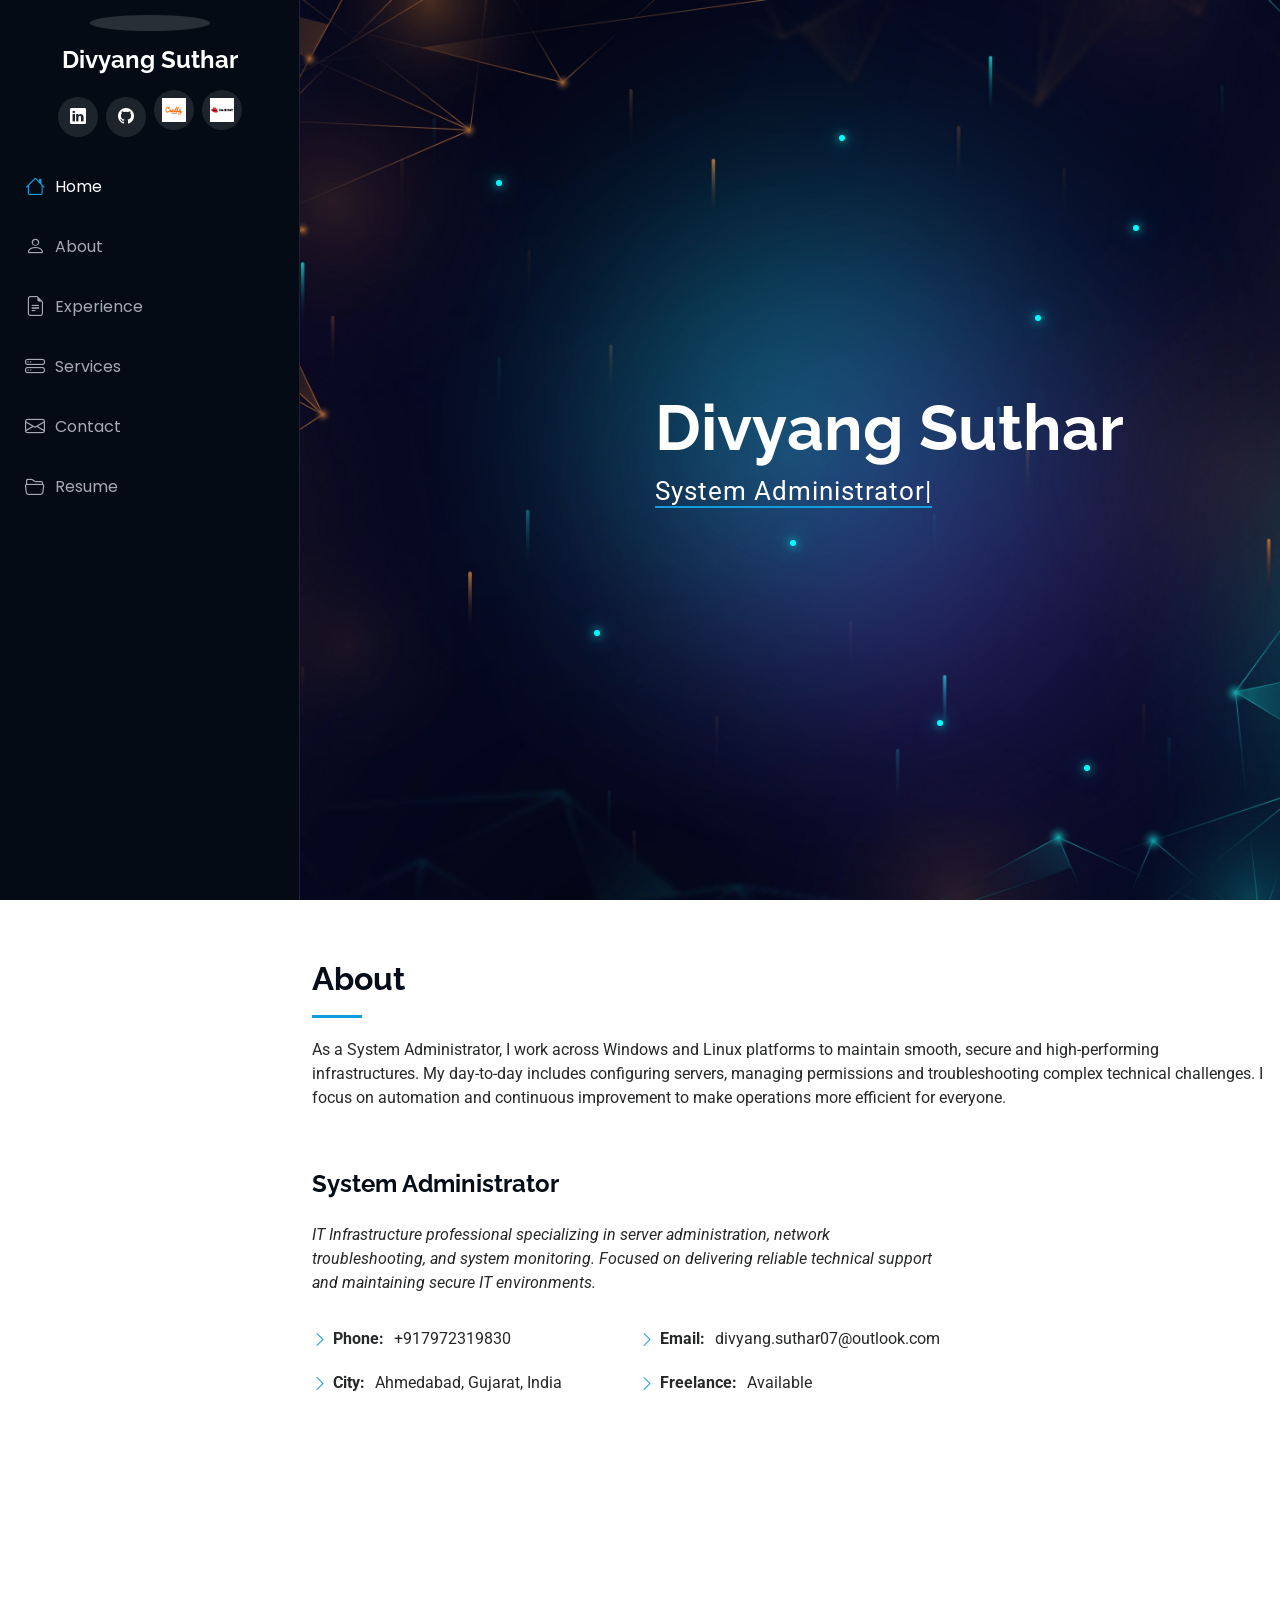
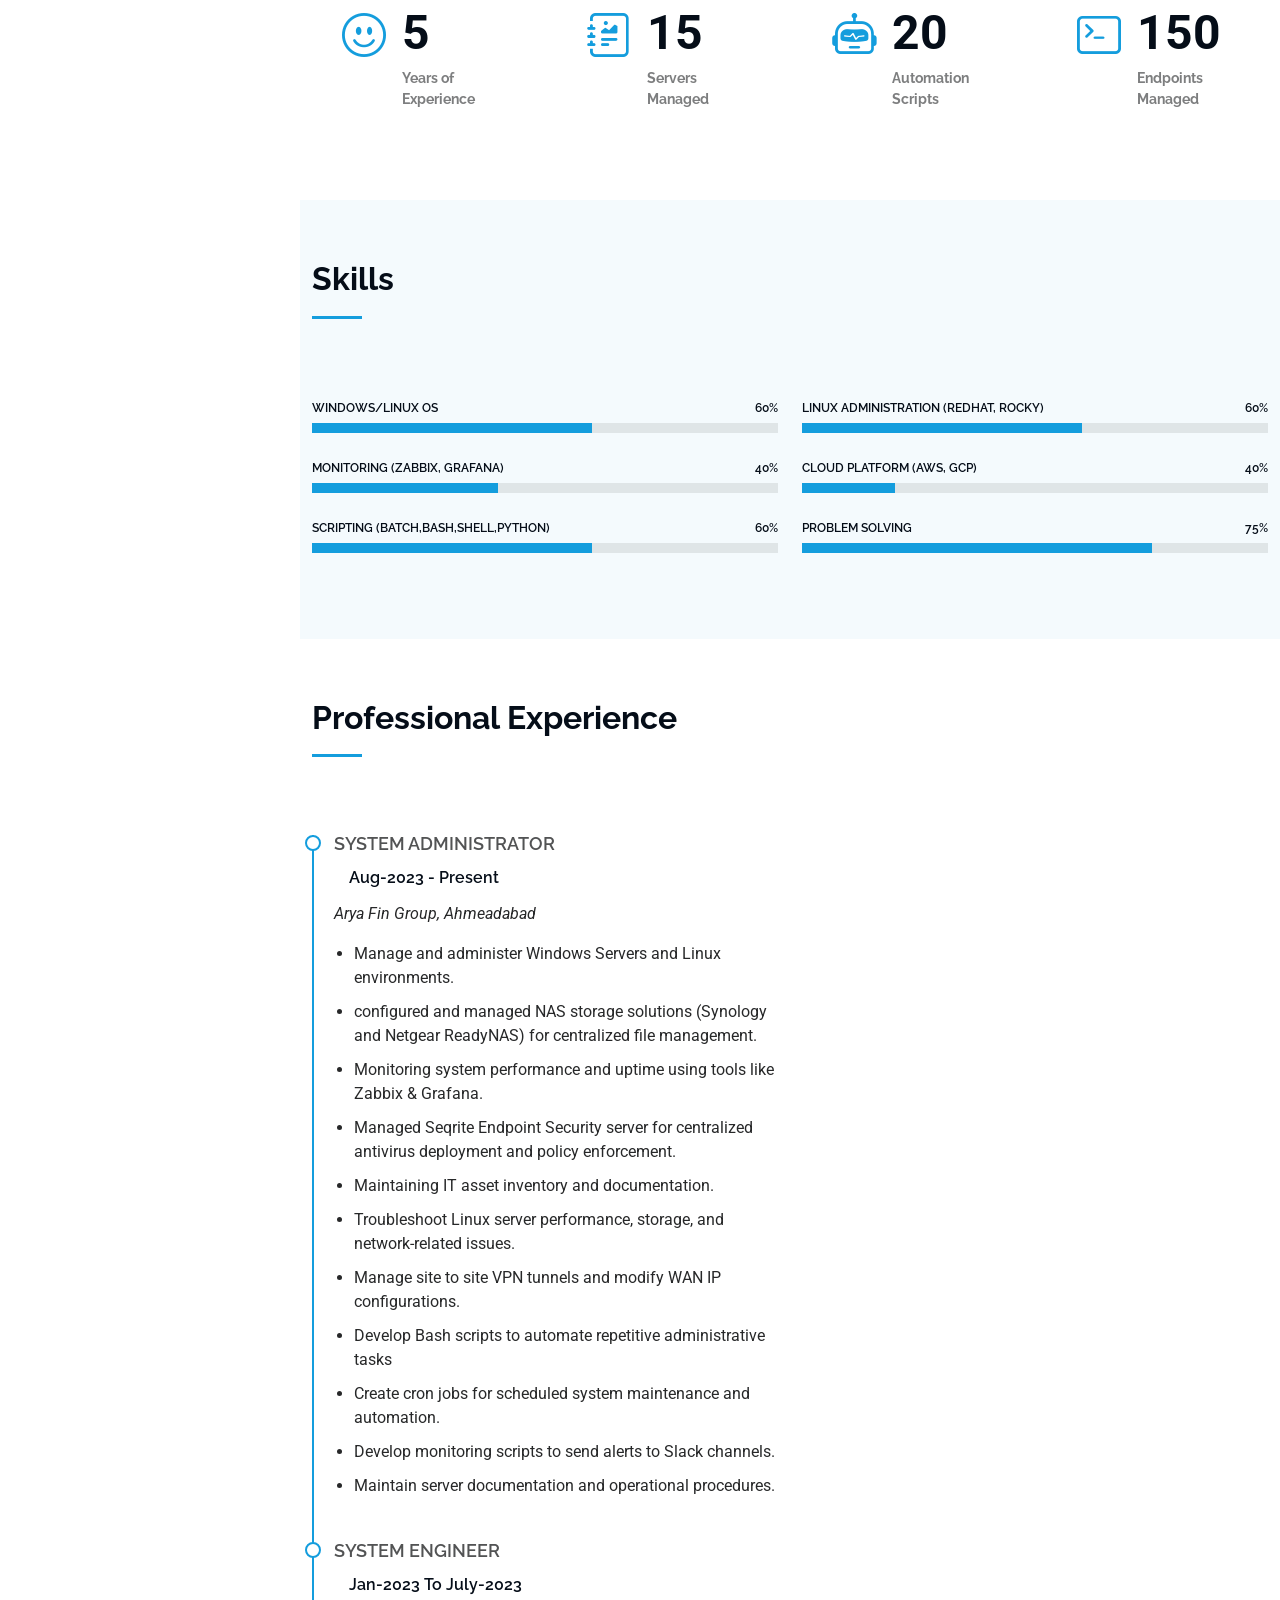
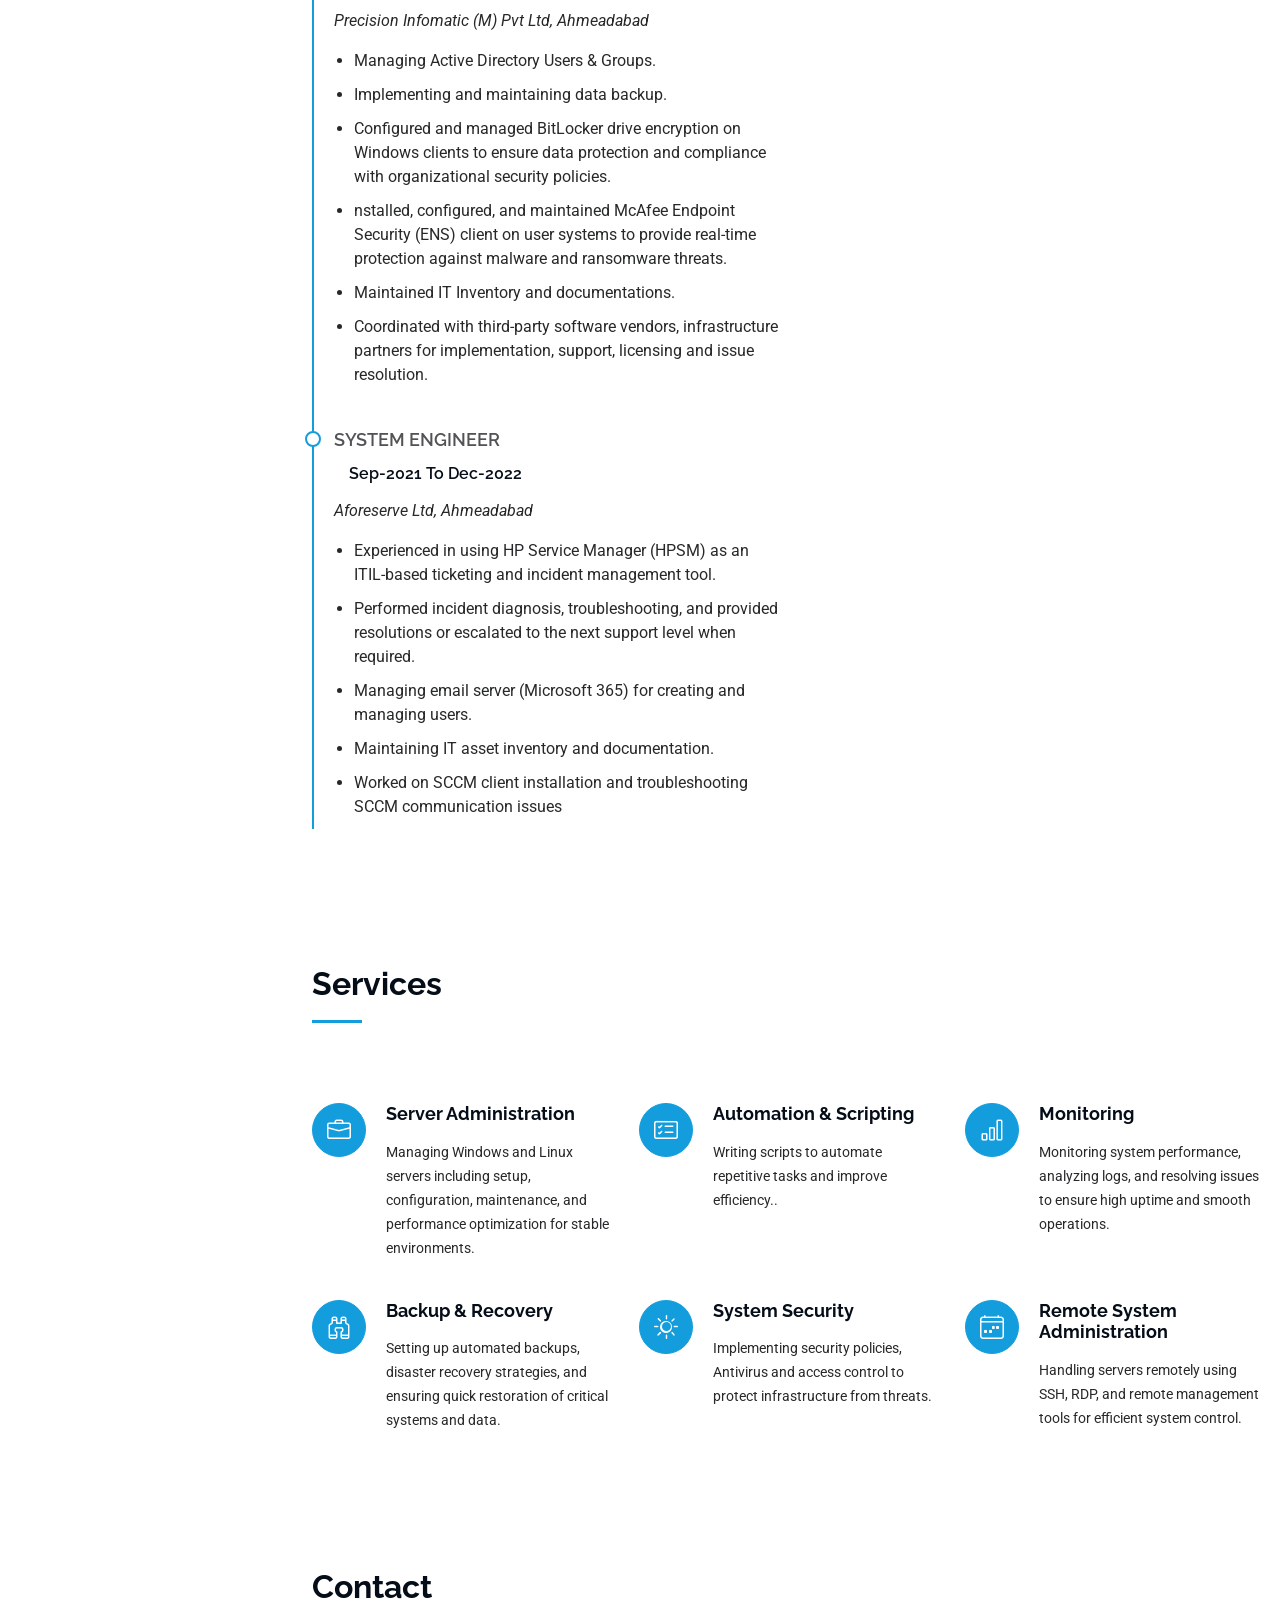
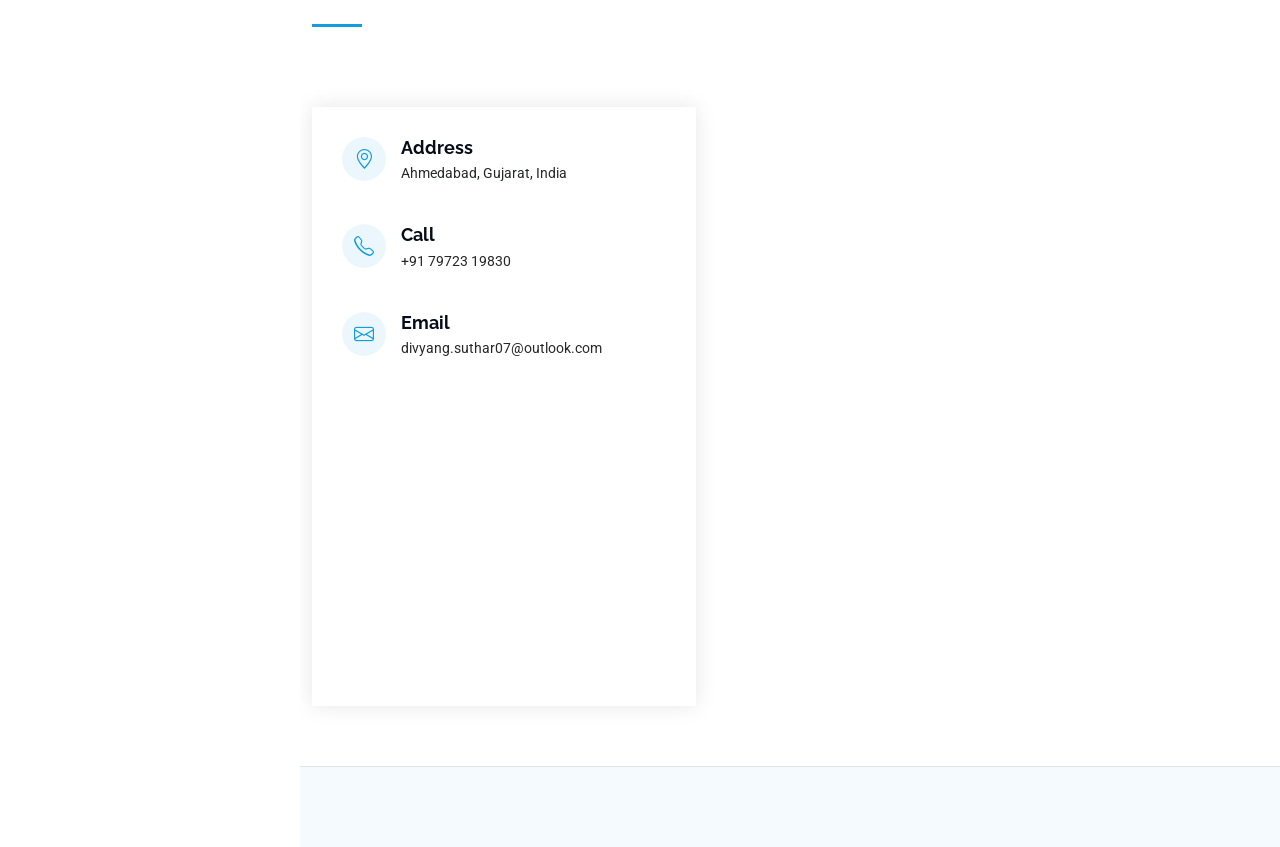
==== commit 3696098d: "Update index.html" ====
--- a/index.html
+++ b/index.html
@@ -108,7 +108,7 @@
     </a>
 
     <div class="social-links text-center">
-      <a href="https://www.linkedin.com/in/divyang-suthar-86a24912a/" class="linkedin"><i class="bi bi-linkedin"></i></a>
+      <a href="https://www.linkedin.com/in/divyang-suthar-86a24912a/" class="linkedin" target="_blank" rel="noopener noreferrer"><i class="bi bi-linkedin"></i></a>
 	  <a href="https://github.com/dsuthar07" class="github"><i class="bi bi-github"></i></a>
 	  <a href="https://www.credly.com/users/divyangsuthar" class="credly">
 	   <img src="assets\img\Icons\credly-logo.png" alt="Credly" width="24" height="24">
